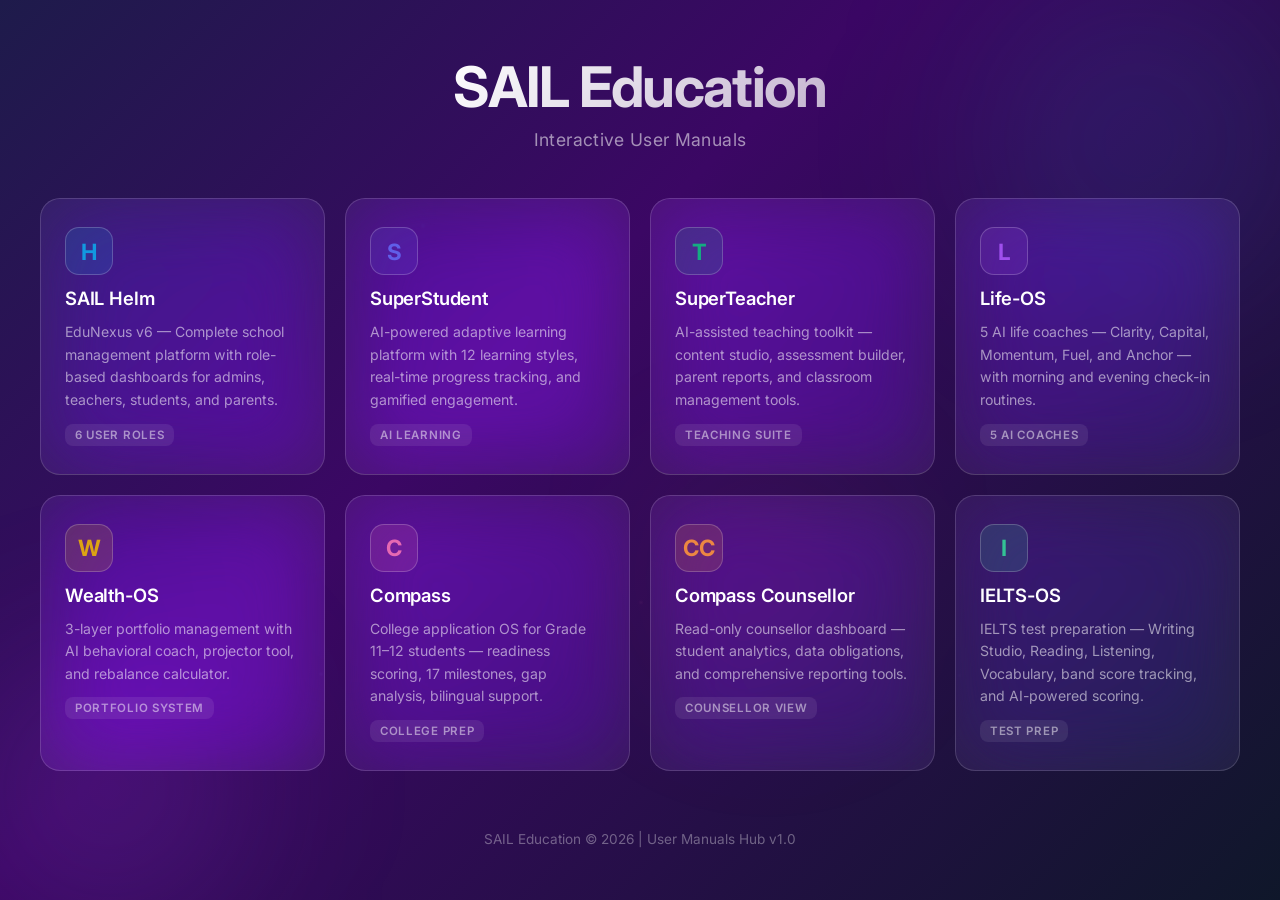
==== index.html @ e1019d65 "Add SAIL Education interactive manuals and Netlify config" ====
<!DOCTYPE html>
<html lang="en">
<head>
<meta charset="UTF-8">
<meta name="viewport" content="width=device-width, initial-scale=1.0">
<title>SAIL Education — User Manuals</title>
<link href="https://fonts.googleapis.com/css2?family=Inter:wght@300;400;500;600;700&display=swap" rel="stylesheet">
<style>
*,*::before,*::after{box-sizing:border-box;margin:0;padding:0}
html,body{height:100%;overflow-x:hidden;background:#000;font-family:'Inter',system-ui,sans-serif;color:rgba(255,255,255,0.85)}
body{min-height:100vh}

/* Immersive Background */
.immersive-bg{position:fixed;top:0;left:0;width:100%;height:100%;z-index:0;overflow:hidden}
.gradient-base{position:absolute;inset:0;background:linear-gradient(135deg,#1e1b4b 0%,#3b0764 40%,#0f172a 100%)}
.bg-image{position:absolute;inset:0;background:url('https://hoirqrkdgbmvpwutwuwj.supabase.co/storage/v1/object/public/assets/assets/8d0c8cab-aafd-4759-951d-82f748461c75_3840w.jpg') center/cover no-repeat;opacity:0.4}
.particle{position:absolute;border-radius:50%;filter:blur(1px)}
.particle-1{top:25%;left:33%;width:2px;height:2px;background:rgba(96,165,250,0.4);animation:float-glow 4s ease-in-out infinite}
.particle-2{top:75%;right:25%;width:1px;height:1px;background:rgba(167,139,250,0.5);animation:float-delayed-glow 5s ease-in-out infinite}
.particle-3{bottom:33%;left:50%;width:1.5px;height:1.5px;background:rgba(244,114,182,0.3);animation:float-slow-glow 6s ease-in-out infinite}
.particle-4{top:50%;right:33%;width:1px;height:1px;background:rgba(34,211,238,0.4);animation:drift 8s ease-in-out infinite alternate}
.particle-5{bottom:25%;left:25%;width:2px;height:2px;background:rgba(129,140,248,0.3);animation:orbit 15s linear infinite}
.orb{position:absolute;border-radius:50%;filter:blur(80px)}
.orb-1{top:-50px;right:-50px;width:384px;height:384px;background:radial-gradient(circle,rgba(59,130,246,0.15),transparent);animation:breathing 4s ease-in-out infinite}
.orb-2{bottom:-50px;left:-50px;width:320px;height:320px;background:radial-gradient(circle,rgba(168,85,247,0.2),transparent);animation:breathing-delayed 4s ease-in-out infinite 2s}
.orb-3{top:50%;left:50%;width:256px;height:256px;background:radial-gradient(circle,rgba(236,72,153,0.1),transparent);animation:rotate-slow 20s linear infinite}

/* Main Container */
.main-container{position:relative;z-index:1;min-height:100vh;display:flex;flex-direction:column;align-items:center;justify-content:center;padding:40px 20px}

/* Header */
.header{text-align:center;margin-bottom:48px;animation:fadeIn 0.8s ease-out}
.logo-text{font-size:3.5em;font-weight:700;letter-spacing:-0.03em;background:linear-gradient(135deg,#fff 0%,rgba(255,255,255,0.7) 100%);-webkit-background-clip:text;-webkit-text-fill-color:transparent;background-clip:text;margin-bottom:8px}
.subtitle{font-size:1.1em;color:rgba(255,255,255,0.55);font-weight:400;letter-spacing:0.02em}

/* Grid */
.manual-grid{display:grid;grid-template-columns:repeat(auto-fit,minmax(280px,1fr));gap:20px;max-width:1200px;width:100%;animation:fadeIn 1s ease-out 0.3s both}

/* Cards */
.manual-card{background:rgba(255,255,255,0.06);backdrop-filter:blur(40px) saturate(180%);border-radius:20px;border:1px solid rgba(255,255,255,0.15);padding:28px 24px;text-decoration:none;color:inherit;transition:all 0.3s cubic-bezier(0.4,0,0.2,1);display:flex;flex-direction:column;gap:12px;cursor:pointer}
.manual-card:hover{background:rgba(255,255,255,0.12);border-color:rgba(255,255,255,0.25);transform:translateY(-4px);box-shadow:0 20px 40px rgba(0,0,0,0.4),0 0 30px rgba(129,140,248,0.1)}
.card-icon{width:48px;height:48px;border-radius:14px;display:flex;align-items:center;justify-content:center;font-size:1.4em;font-weight:700;border:1px solid rgba(255,255,255,0.2)}
.card-title{font-size:1.15em;font-weight:600;color:#fff;letter-spacing:-0.01em}
.card-desc{font-size:0.88em;color:rgba(255,255,255,0.55);line-height:1.6}
.card-badge{display:inline-flex;align-items:center;gap:6px;font-size:0.72em;font-weight:600;text-transform:uppercase;letter-spacing:0.06em;padding:4px 10px;border-radius:8px;background:rgba(255,255,255,0.08);color:rgba(255,255,255,0.5);width:fit-content}

/* Footer */
.footer{margin-top:60px;text-align:center;color:rgba(255,255,255,0.35);font-size:0.85em;animation:fadeIn 1s ease-out 0.6s both}

/* Animations */
@keyframes float-glow{0%,100%{transform:translateY(0) translateX(0);opacity:0.4}50%{transform:translateY(-20px) translateX(10px);opacity:0.8}}
@keyframes float-delayed-glow{0%,100%{transform:translateY(0) translateX(0);opacity:0.5}50%{transform:translateY(15px) translateX(-12px);opacity:0.9}}
@keyframes float-slow-glow{0%,100%{transform:translateY(0) translateX(0);opacity:0.3}50%{transform:translateY(-25px) translateX(15px);opacity:0.7}}
@keyframes drift{0%{transform:translateX(0)}100%{transform:translateX(30px)}}
@keyframes orbit{0%{transform:rotate(0deg) translateX(20px)}100%{transform:rotate(360deg) translateX(20px)}}
@keyframes breathing{0%,100%{transform:scale(1);opacity:0.15}50%{transform:scale(1.1);opacity:0.25}}
@keyframes breathing-delayed{0%,100%{transform:scale(1);opacity:0.15}50%{transform:scale(1.05);opacity:0.2}}
@keyframes rotate-slow{0%{transform:rotate(0deg)}100%{transform:rotate(360deg)}}
@keyframes fadeIn{0%{opacity:0;transform:translateY(10px)}100%{opacity:1;transform:translateY(0)}}

/* Responsive */
@media(max-width:700px){
  .logo-text{font-size:2.2em}
  .manual-grid{grid-template-columns:1fr}
  .main-container{padding:24px 16px}
}

/* Scrollbar */
::-webkit-scrollbar{width:6px}
::-webkit-scrollbar-thumb{background-color:rgba(255,255,255,0.2);border-radius:10px}
::-webkit-scrollbar-track{background:transparent}

/* Print */
@media print{
  .immersive-bg{display:none!important}
  body{background:#fff;color:#000}
  .manual-card{background:#f5f5f5;border:1px solid #ddd;color:#000}
  .card-title{color:#000}
  .card-desc{color:#333}
  .logo-text{-webkit-text-fill-color:#000;color:#000}
  .subtitle,.footer{color:#666}
}
</style>
</head>
<body>
<div class="immersive-bg">
  <div class="gradient-base"></div>
  <div class="bg-image"></div>
  <div class="particle particle-1"></div>
  <div class="particle particle-2"></div>
  <div class="particle particle-3"></div>
  <div class="particle particle-4"></div>
  <div class="particle particle-5"></div>
  <div class="orb orb-1"></div>
  <div class="orb orb-2"></div>
  <div class="orb orb-3"></div>
</div>

<div class="main-container">
  <div class="header">
    <div class="logo-text">SAIL Education</div>
    <div class="subtitle">Interactive User Manuals</div>
  </div>

  <div class="manual-grid">
    <a class="manual-card" href="/SAIL-Helm-Manual.html">
      <div class="card-icon" style="background:rgba(14,165,233,0.15);color:rgba(14,165,233,0.9)">H</div>
      <div class="card-title">SAIL Helm</div>
      <div class="card-desc">EduNexus v6 — Complete school management platform with role-based dashboards for admins, teachers, students, and parents.</div>
      <div class="card-badge">6 User Roles</div>
    </a>

    <a class="manual-card" href="/SuperStudent-Manual.html">
      <div class="card-icon" style="background:rgba(99,102,241,0.15);color:rgba(99,102,241,0.9)">S</div>
      <div class="card-title">SuperStudent</div>
      <div class="card-desc">AI-powered adaptive learning platform with 12 learning styles, real-time progress tracking, and gamified engagement.</div>
      <div class="card-badge">AI Learning</div>
    </a>

    <a class="manual-card" href="/SuperTeacher-Manual.html">
      <div class="card-icon" style="background:rgba(16,185,129,0.15);color:rgba(16,185,129,0.9)">T</div>
      <div class="card-title">SuperTeacher</div>
      <div class="card-desc">AI-assisted teaching toolkit — content studio, assessment builder, parent reports, and classroom management tools.</div>
      <div class="card-badge">Teaching Suite</div>
    </a>

    <a class="manual-card" href="/Life-OS-Manual.html">
      <div class="card-icon" style="background:rgba(168,85,247,0.15);color:rgba(168,85,247,0.9)">L</div>
      <div class="card-title">Life-OS</div>
      <div class="card-desc">5 AI life coaches — Clarity, Capital, Momentum, Fuel, and Anchor — with morning and evening check-in routines.</div>
      <div class="card-badge">5 AI Coaches</div>
    </a>

    <a class="manual-card" href="/Wealth-OS-Manual.html">
      <div class="card-icon" style="background:rgba(234,179,8,0.15);color:rgba(234,179,8,0.9)">W</div>
      <div class="card-title">Wealth-OS</div>
      <div class="card-desc">3-layer portfolio management with AI behavioral coach, projector tool, and rebalance calculator.</div>
      <div class="card-badge">Portfolio System</div>
    </a>

    <a class="manual-card" href="/Compass-Manual.html">
      <div class="card-icon" style="background:rgba(244,114,182,0.15);color:rgba(244,114,182,0.9)">C</div>
      <div class="card-title">Compass</div>
      <div class="card-desc">College application OS for Grade 11–12 students — readiness scoring, 17 milestones, gap analysis, bilingual support.</div>
      <div class="card-badge">College Prep</div>
    </a>

    <a class="manual-card" href="/Compass-Counsellor-Manual.html">
      <div class="card-icon" style="background:rgba(251,146,60,0.15);color:rgba(251,146,60,0.9)">CC</div>
      <div class="card-title">Compass Counsellor</div>
      <div class="card-desc">Read-only counsellor dashboard — student analytics, data obligations, and comprehensive reporting tools.</div>
      <div class="card-badge">Counsellor View</div>
    </a>

    <a class="manual-card" href="/IELTS-OS-Manual.html">
      <div class="card-icon" style="background:rgba(52,211,153,0.15);color:rgba(52,211,153,0.9)">I</div>
      <div class="card-title">IELTS-OS</div>
      <div class="card-desc">IELTS test preparation — Writing Studio, Reading, Listening, Vocabulary, band score tracking, and AI-powered scoring.</div>
      <div class="card-badge">Test Prep</div>
    </a>
  </div>

  <div class="footer">
    SAIL Education &copy; 2026 | User Manuals Hub v1.0
  </div>
</div>
</body>
</html>
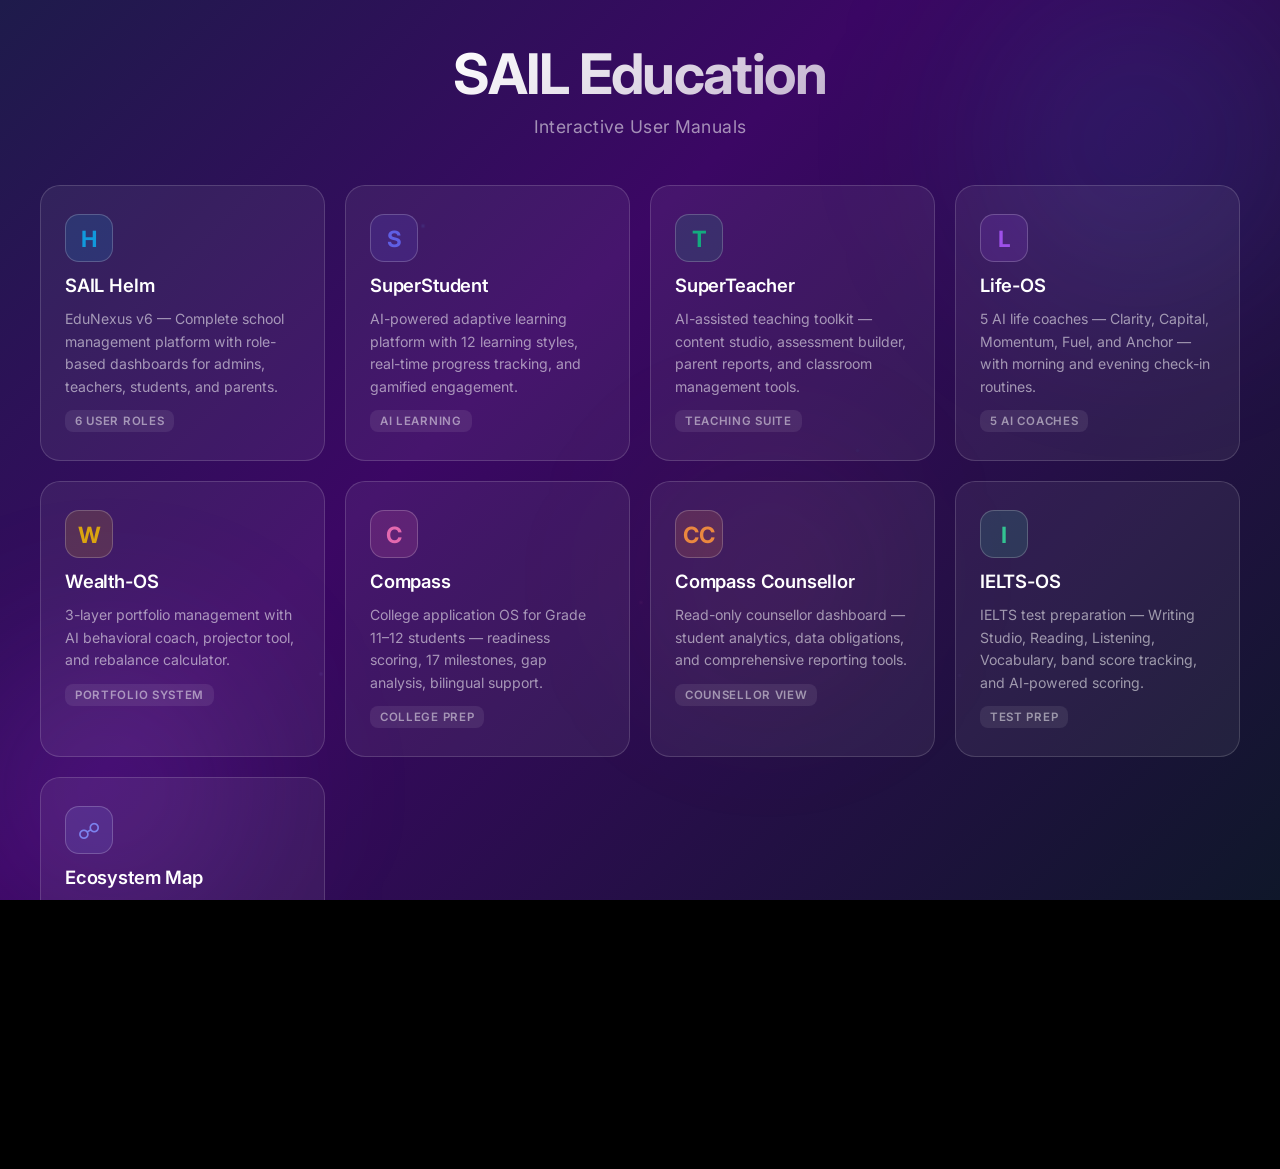
==== commit 3bce06de: "Add SAIL Ecosystem Map with dark glass theme - New interactive mind map showing all SAIL apps, featu" ====
--- a/index.html
+++ b/index.html
@@ -158,6 +158,13 @@
       <div class="card-desc">IELTS test preparation — Writing Studio, Reading, Listening, Vocabulary, band score tracking, and AI-powered scoring.</div>
       <div class="card-badge">Test Prep</div>
     </a>
+
+    <a class="manual-card" href="/SAIL-Ecosystem-Map.html">
+      <div class="card-icon" style="background:rgba(129,140,248,0.15);color:rgba(129,140,248,0.9)">&#9741;</div>
+      <div class="card-title">Ecosystem Map</div>
+      <div class="card-desc">Interactive mind map of the entire SAIL ecosystem — apps, features, audiences, and how they all connect.</div>
+      <div class="card-badge">Interactive Map</div>
+    </a>
   </div>
 
   <div class="footer">
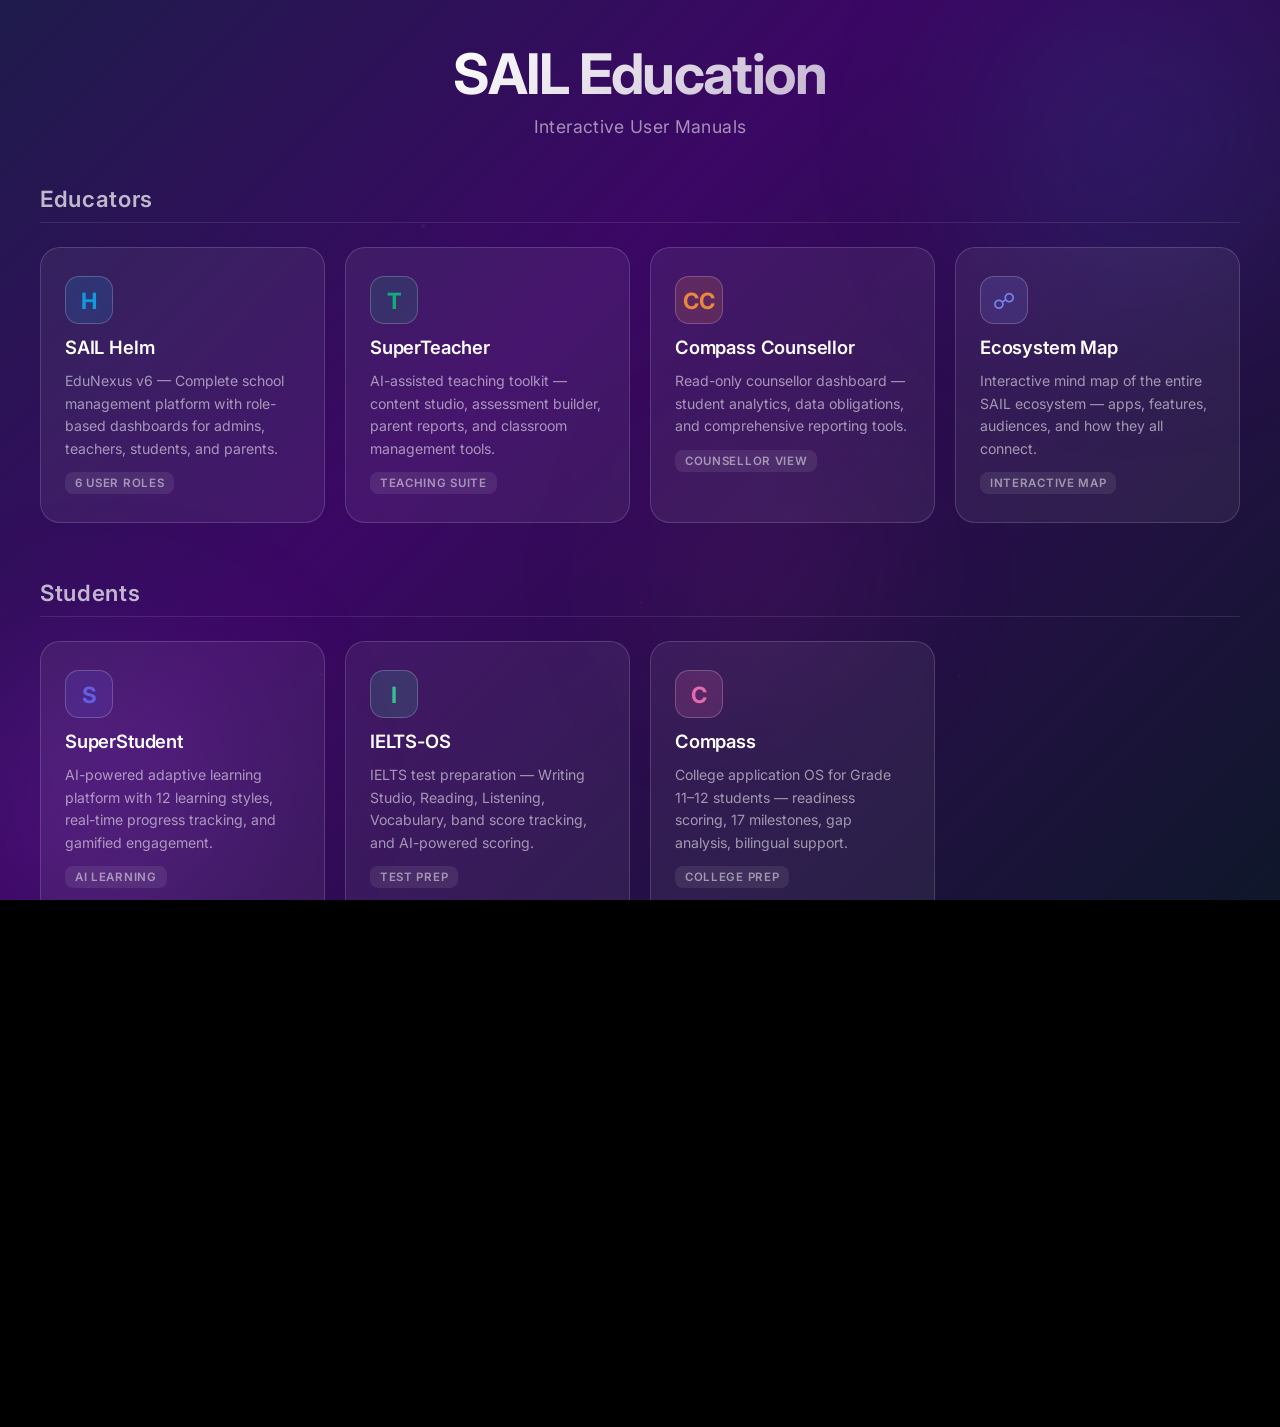
==== commit 62b18166: "Reorganize home page into 3 audience categories: Educators, Students, Life-Long Learners" ====
--- a/index.html
+++ b/index.html
@@ -43,6 +43,10 @@
 .card-title{font-size:1.15em;font-weight:600;color:#fff;letter-spacing:-0.01em}
 .card-desc{font-size:0.88em;color:rgba(255,255,255,0.55);line-height:1.6}
 .card-badge{display:inline-flex;align-items:center;gap:6px;font-size:0.72em;font-weight:600;text-transform:uppercase;letter-spacing:0.06em;padding:4px 10px;border-radius:8px;background:rgba(255,255,255,0.08);color:rgba(255,255,255,0.5);width:fit-content}
+
+/* Section Titles */
+.section-title{font-size:1.4em;font-weight:600;color:rgba(255,255,255,0.7);letter-spacing:0.03em;margin-top:36px;margin-bottom:4px;padding-bottom:10px;border-bottom:1px solid rgba(255,255,255,0.1);grid-column:1/-1;animation:fadeIn 0.8s ease-out both}
+.section-title:first-child{margin-top:0}
 
 /* Footer */
 .footer{margin-top:60px;text-align:center;color:rgba(255,255,255,0.35);font-size:0.85em;animation:fadeIn 1s ease-out 0.6s both}
@@ -103,12 +107,38 @@
   </div>
 
   <div class="manual-grid">
+
+    <div class="section-title">Educators</div>
+
     <a class="manual-card" href="/SAIL-Helm-Manual.html">
       <div class="card-icon" style="background:rgba(14,165,233,0.15);color:rgba(14,165,233,0.9)">H</div>
       <div class="card-title">SAIL Helm</div>
       <div class="card-desc">EduNexus v6 — Complete school management platform with role-based dashboards for admins, teachers, students, and parents.</div>
       <div class="card-badge">6 User Roles</div>
     </a>
+
+    <a class="manual-card" href="/SuperTeacher-Manual.html">
+      <div class="card-icon" style="background:rgba(16,185,129,0.15);color:rgba(16,185,129,0.9)">T</div>
+      <div class="card-title">SuperTeacher</div>
+      <div class="card-desc">AI-assisted teaching toolkit — content studio, assessment builder, parent reports, and classroom management tools.</div>
+      <div class="card-badge">Teaching Suite</div>
+    </a>
+
+    <a class="manual-card" href="/Compass-Counsellor-Manual.html">
+      <div class="card-icon" style="background:rgba(251,146,60,0.15);color:rgba(251,146,60,0.9)">CC</div>
+      <div class="card-title">Compass Counsellor</div>
+      <div class="card-desc">Read-only counsellor dashboard — student analytics, data obligations, and comprehensive reporting tools.</div>
+      <div class="card-badge">Counsellor View</div>
+    </a>
+
+    <a class="manual-card" href="/SAIL-Ecosystem-Map.html">
+      <div class="card-icon" style="background:rgba(129,140,248,0.15);color:rgba(129,140,248,0.9)">&#9741;</div>
+      <div class="card-title">Ecosystem Map</div>
+      <div class="card-desc">Interactive mind map of the entire SAIL ecosystem — apps, features, audiences, and how they all connect.</div>
+      <div class="card-badge">Interactive Map</div>
+    </a>
+
+    <div class="section-title">Students</div>
 
     <a class="manual-card" href="/SuperStudent-Manual.html">
       <div class="card-icon" style="background:rgba(99,102,241,0.15);color:rgba(99,102,241,0.9)">S</div>
@@ -117,12 +147,21 @@
       <div class="card-badge">AI Learning</div>
     </a>
 
-    <a class="manual-card" href="/SuperTeacher-Manual.html">
-      <div class="card-icon" style="background:rgba(16,185,129,0.15);color:rgba(16,185,129,0.9)">T</div>
-      <div class="card-title">SuperTeacher</div>
-      <div class="card-desc">AI-assisted teaching toolkit — content studio, assessment builder, parent reports, and classroom management tools.</div>
-      <div class="card-badge">Teaching Suite</div>
+    <a class="manual-card" href="/IELTS-OS-Manual.html">
+      <div class="card-icon" style="background:rgba(52,211,153,0.15);color:rgba(52,211,153,0.9)">I</div>
+      <div class="card-title">IELTS-OS</div>
+      <div class="card-desc">IELTS test preparation — Writing Studio, Reading, Listening, Vocabulary, band score tracking, and AI-powered scoring.</div>
+      <div class="card-badge">Test Prep</div>
     </a>
+
+    <a class="manual-card" href="/Compass-Manual.html">
+      <div class="card-icon" style="background:rgba(244,114,182,0.15);color:rgba(244,114,182,0.9)">C</div>
+      <div class="card-title">Compass</div>
+      <div class="card-desc">College application OS for Grade 11–12 students — readiness scoring, 17 milestones, gap analysis, bilingual support.</div>
+      <div class="card-badge">College Prep</div>
+    </a>
+
+    <div class="section-title">Life-Long Learners</div>
 
     <a class="manual-card" href="/Life-OS-Manual.html">
       <div class="card-icon" style="background:rgba(168,85,247,0.15);color:rgba(168,85,247,0.9)">L</div>
@@ -138,33 +177,6 @@
       <div class="card-badge">Portfolio System</div>
     </a>
 
-    <a class="manual-card" href="/Compass-Manual.html">
-      <div class="card-icon" style="background:rgba(244,114,182,0.15);color:rgba(244,114,182,0.9)">C</div>
-      <div class="card-title">Compass</div>
-      <div class="card-desc">College application OS for Grade 11–12 students — readiness scoring, 17 milestones, gap analysis, bilingual support.</div>
-      <div class="card-badge">College Prep</div>
-    </a>
-
-    <a class="manual-card" href="/Compass-Counsellor-Manual.html">
-      <div class="card-icon" style="background:rgba(251,146,60,0.15);color:rgba(251,146,60,0.9)">CC</div>
-      <div class="card-title">Compass Counsellor</div>
-      <div class="card-desc">Read-only counsellor dashboard — student analytics, data obligations, and comprehensive reporting tools.</div>
-      <div class="card-badge">Counsellor View</div>
-    </a>
-
-    <a class="manual-card" href="/IELTS-OS-Manual.html">
-      <div class="card-icon" style="background:rgba(52,211,153,0.15);color:rgba(52,211,153,0.9)">I</div>
-      <div class="card-title">IELTS-OS</div>
-      <div class="card-desc">IELTS test preparation — Writing Studio, Reading, Listening, Vocabulary, band score tracking, and AI-powered scoring.</div>
-      <div class="card-badge">Test Prep</div>
-    </a>
-
-    <a class="manual-card" href="/SAIL-Ecosystem-Map.html">
-      <div class="card-icon" style="background:rgba(129,140,248,0.15);color:rgba(129,140,248,0.9)">&#9741;</div>
-      <div class="card-title">Ecosystem Map</div>
-      <div class="card-desc">Interactive mind map of the entire SAIL ecosystem — apps, features, audiences, and how they all connect.</div>
-      <div class="card-badge">Interactive Map</div>
-    </a>
   </div>
 
   <div class="footer">
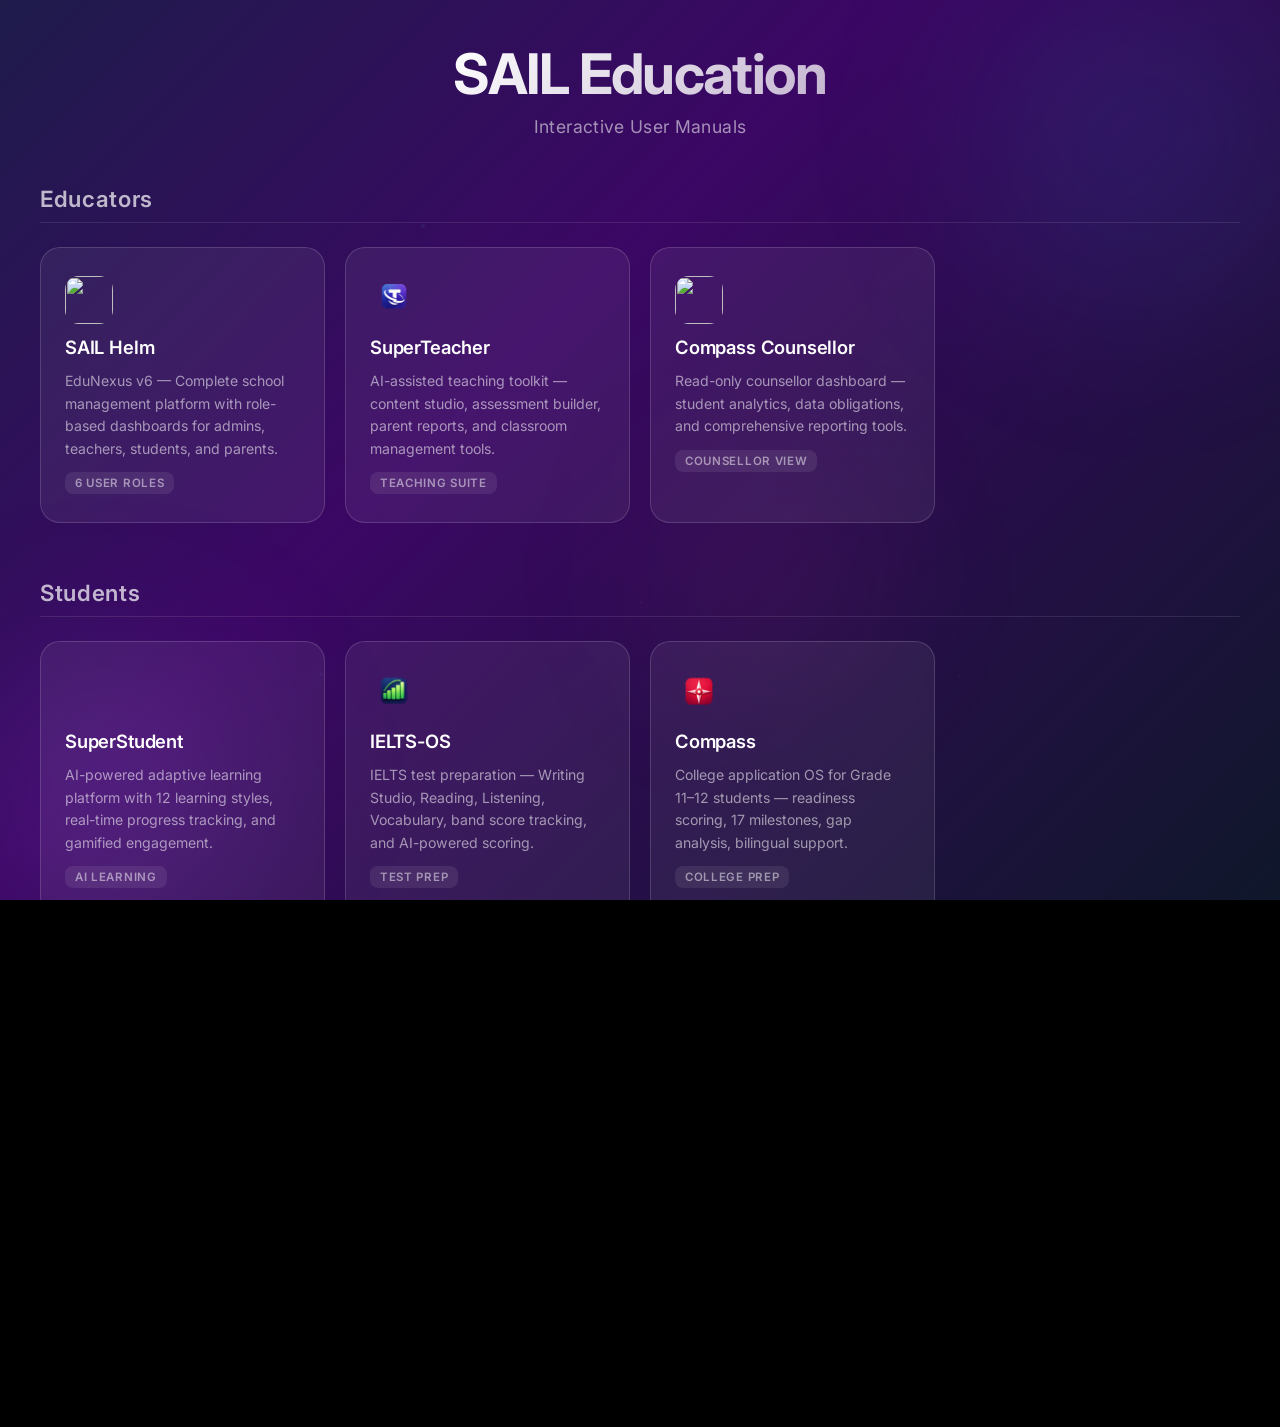
==== commit 037f1d1a: "Fix landing page: replace letter icons with logo PNGs, remove Ecosystem Map card" ====
--- a/index.html
+++ b/index.html
@@ -111,51 +111,46 @@
     <div class="section-title">Educators</div>
 
     <a class="manual-card" href="/SAIL-Helm-Manual.html">
-      <div class="card-icon" style="background:rgba(14,165,233,0.15);color:rgba(14,165,233,0.9)">H</div>
+      <div class="card-icon" style="background:transparent;border:none;padding:0"><img src="icons/sail-helm.png" style="width:48px;height:48px;border-radius:14px;object-fit:cover;"></div>
       <div class="card-title">SAIL Helm</div>
       <div class="card-desc">EduNexus v6 — Complete school management platform with role-based dashboards for admins, teachers, students, and parents.</div>
       <div class="card-badge">6 User Roles</div>
     </a>
 
     <a class="manual-card" href="/SuperTeacher-Manual.html">
-      <div class="card-icon" style="background:rgba(16,185,129,0.15);color:rgba(16,185,129,0.9)">T</div>
+      <div class="card-icon" style="background:transparent;border:none;padding:0"><img src="icons/superteacher.png" style="width:48px;height:48px;border-radius:14px;object-fit:cover;"></div>
       <div class="card-title">SuperTeacher</div>
       <div class="card-desc">AI-assisted teaching toolkit — content studio, assessment builder, parent reports, and classroom management tools.</div>
       <div class="card-badge">Teaching Suite</div>
     </a>
 
     <a class="manual-card" href="/Compass-Counsellor-Manual.html">
-      <div class="card-icon" style="background:rgba(251,146,60,0.15);color:rgba(251,146,60,0.9)">CC</div>
+      <div class="card-icon" style="background:transparent;border:none;padding:0"><img src="icons/compass-counsellor.png" style="width:48px;height:48px;border-radius:14px;object-fit:cover;"></div>
       <div class="card-title">Compass Counsellor</div>
       <div class="card-desc">Read-only counsellor dashboard — student analytics, data obligations, and comprehensive reporting tools.</div>
       <div class="card-badge">Counsellor View</div>
     </a>
 
-    <a class="manual-card" href="/SAIL-Ecosystem-Map.html">
-      <div class="card-icon" style="background:rgba(129,140,248,0.15);color:rgba(129,140,248,0.9)">&#9741;</div>
-      <div class="card-title">Ecosystem Map</div>
-      <div class="card-desc">Interactive mind map of the entire SAIL ecosystem — apps, features, audiences, and how they all connect.</div>
-      <div class="card-badge">Interactive Map</div>
-    </a>
+    
 
     <div class="section-title">Students</div>
 
     <a class="manual-card" href="/SuperStudent-Manual.html">
-      <div class="card-icon" style="background:rgba(99,102,241,0.15);color:rgba(99,102,241,0.9)">S</div>
+      <div class="card-icon" style="background:transparent;border:none;padding:0"><img src="icons/superstudent.png" style="width:48px;height:48px;border-radius:14px;object-fit:cover;"></div>
       <div class="card-title">SuperStudent</div>
       <div class="card-desc">AI-powered adaptive learning platform with 12 learning styles, real-time progress tracking, and gamified engagement.</div>
       <div class="card-badge">AI Learning</div>
     </a>
 
     <a class="manual-card" href="/IELTS-OS-Manual.html">
-      <div class="card-icon" style="background:rgba(52,211,153,0.15);color:rgba(52,211,153,0.9)">I</div>
+      <div class="card-icon" style="background:transparent;border:none;padding:0"><img src="icons/ielts-os.png" style="width:48px;height:48px;border-radius:14px;object-fit:cover;"></div>
       <div class="card-title">IELTS-OS</div>
       <div class="card-desc">IELTS test preparation — Writing Studio, Reading, Listening, Vocabulary, band score tracking, and AI-powered scoring.</div>
       <div class="card-badge">Test Prep</div>
     </a>
 
     <a class="manual-card" href="/Compass-Manual.html">
-      <div class="card-icon" style="background:rgba(244,114,182,0.15);color:rgba(244,114,182,0.9)">C</div>
+      <div class="card-icon" style="background:transparent;border:none;padding:0"><img src="icons/compass.png" style="width:48px;height:48px;border-radius:14px;object-fit:cover;"></div>
       <div class="card-title">Compass</div>
       <div class="card-desc">College application OS for Grade 11–12 students — readiness scoring, 17 milestones, gap analysis, bilingual support.</div>
       <div class="card-badge">College Prep</div>
@@ -164,14 +159,14 @@
     <div class="section-title">Life-Long Learners</div>
 
     <a class="manual-card" href="/Life-OS-Manual.html">
-      <div class="card-icon" style="background:rgba(168,85,247,0.15);color:rgba(168,85,247,0.9)">L</div>
+      <div class="card-icon" style="background:transparent;border:none;padding:0"><img src="icons/life-os.png" style="width:48px;height:48px;border-radius:14px;object-fit:cover;"></div>
       <div class="card-title">Life-OS</div>
       <div class="card-desc">5 AI life coaches — Clarity, Capital, Momentum, Fuel, and Anchor — with morning and evening check-in routines.</div>
       <div class="card-badge">5 AI Coaches</div>
     </a>
 
     <a class="manual-card" href="/Wealth-OS-Manual.html">
-      <div class="card-icon" style="background:rgba(234,179,8,0.15);color:rgba(234,179,8,0.9)">W</div>
+      <div class="card-icon" style="background:transparent;border:none;padding:0"><img src="icons/wealth-os.png" style="width:48px;height:48px;border-radius:14px;object-fit:cover;"></div>
       <div class="card-title">Wealth-OS</div>
       <div class="card-desc">3-layer portfolio management with AI behavioral coach, projector tool, and rebalance calculator.</div>
       <div class="card-badge">Portfolio System</div>
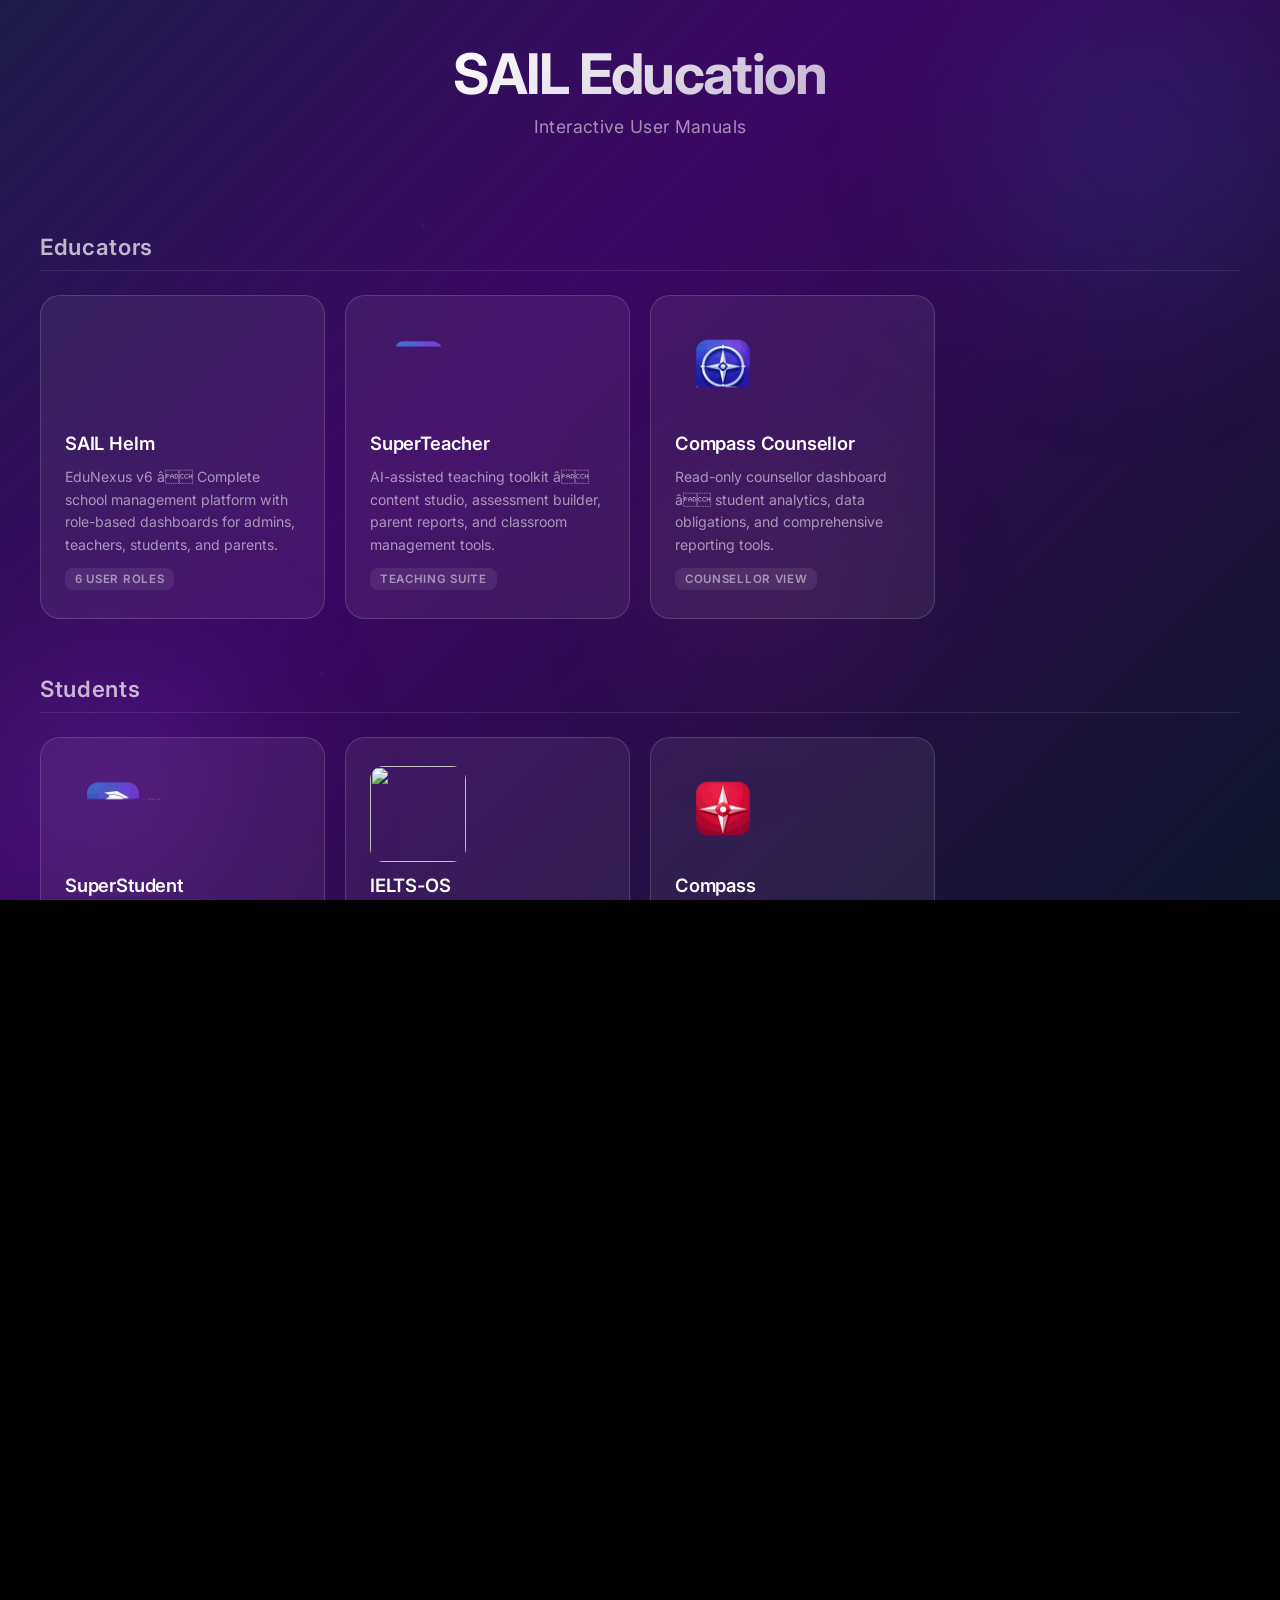
==== commit 06ffd407: "Update landing page icon sizes from 48px to 96px" ====
--- a/index.html
+++ b/index.html
@@ -3,7 +3,7 @@
 <head>
 <meta charset="UTF-8">
 <meta name="viewport" content="width=device-width, initial-scale=1.0">
-<title>SAIL Education — User Manuals</title>
+<title>SAIL Education â User Manuals</title>
 <link href="https://fonts.googleapis.com/css2?family=Inter:wght@300;400;500;600;700&display=swap" rel="stylesheet">
 <style>
 *,*::before,*::after{box-sizing:border-box;margin:0;padding:0}
@@ -29,7 +29,7 @@
 .main-container{position:relative;z-index:1;min-height:100vh;display:flex;flex-direction:column;align-items:center;justify-content:center;padding:40px 20px}
 
 /* Header */
-.header{text-align:center;margin-bottom:48px;animation:fadeIn 0.8s ease-out}
+.header{text-align:center;margin-bottom:96px;animation:fadeIn 0.8s ease-out}
 .logo-text{font-size:3.5em;font-weight:700;letter-spacing:-0.03em;background:linear-gradient(135deg,#fff 0%,rgba(255,255,255,0.7) 100%);-webkit-background-clip:text;-webkit-text-fill-color:transparent;background-clip:text;margin-bottom:8px}
 .subtitle{font-size:1.1em;color:rgba(255,255,255,0.55);font-weight:400;letter-spacing:0.02em}
 
@@ -39,7 +39,7 @@
 /* Cards */
 .manual-card{background:rgba(255,255,255,0.06);backdrop-filter:blur(40px) saturate(180%);border-radius:20px;border:1px solid rgba(255,255,255,0.15);padding:28px 24px;text-decoration:none;color:inherit;transition:all 0.3s cubic-bezier(0.4,0,0.2,1);display:flex;flex-direction:column;gap:12px;cursor:pointer}
 .manual-card:hover{background:rgba(255,255,255,0.12);border-color:rgba(255,255,255,0.25);transform:translateY(-4px);box-shadow:0 20px 40px rgba(0,0,0,0.4),0 0 30px rgba(129,140,248,0.1)}
-.card-icon{width:48px;height:48px;border-radius:14px;display:flex;align-items:center;justify-content:center;font-size:1.4em;font-weight:700;border:1px solid rgba(255,255,255,0.2)}
+.card-icon{width:96px;height:96px;border-radius:14px;display:flex;align-items:center;justify-content:center;font-size:1.4em;font-weight:700;border:1px solid rgba(255,255,255,0.2)}
 .card-title{font-size:1.15em;font-weight:600;color:#fff;letter-spacing:-0.01em}
 .card-desc{font-size:0.88em;color:rgba(255,255,255,0.55);line-height:1.6}
 .card-badge{display:inline-flex;align-items:center;gap:6px;font-size:0.72em;font-weight:600;text-transform:uppercase;letter-spacing:0.06em;padding:4px 10px;border-radius:8px;background:rgba(255,255,255,0.08);color:rgba(255,255,255,0.5);width:fit-content}
@@ -111,23 +111,23 @@
     <div class="section-title">Educators</div>
 
     <a class="manual-card" href="/SAIL-Helm-Manual.html">
-      <div class="card-icon" style="background:transparent;border:none;padding:0"><img src="icons/sail-helm.png" style="width:48px;height:48px;border-radius:14px;object-fit:cover;"></div>
+      <div class="card-icon" style="background:transparent;border:none;padding:0"><img src="icons/sail-helm.png" style="width:96px;height:96px;border-radius:14px;object-fit:cover;"></div>
       <div class="card-title">SAIL Helm</div>
-      <div class="card-desc">EduNexus v6 — Complete school management platform with role-based dashboards for admins, teachers, students, and parents.</div>
+      <div class="card-desc">EduNexus v6 â Complete school management platform with role-based dashboards for admins, teachers, students, and parents.</div>
       <div class="card-badge">6 User Roles</div>
     </a>
 
     <a class="manual-card" href="/SuperTeacher-Manual.html">
-      <div class="card-icon" style="background:transparent;border:none;padding:0"><img src="icons/superteacher.png" style="width:48px;height:48px;border-radius:14px;object-fit:cover;"></div>
+      <div class="card-icon" style="background:transparent;border:none;padding:0"><img src="icons/superteacher.png" style="width:96px;height:96px;border-radius:14px;object-fit:cover;"></div>
       <div class="card-title">SuperTeacher</div>
-      <div class="card-desc">AI-assisted teaching toolkit — content studio, assessment builder, parent reports, and classroom management tools.</div>
+      <div class="card-desc">AI-assisted teaching toolkit â content studio, assessment builder, parent reports, and classroom management tools.</div>
       <div class="card-badge">Teaching Suite</div>
     </a>
 
     <a class="manual-card" href="/Compass-Counsellor-Manual.html">
-      <div class="card-icon" style="background:transparent;border:none;padding:0"><img src="icons/compass-counsellor.png" style="width:48px;height:48px;border-radius:14px;object-fit:cover;"></div>
+      <div class="card-icon" style="background:transparent;border:none;padding:0"><img src="icons/compass-counsellor.png" style="width:96px;height:96px;border-radius:14px;object-fit:cover;"></div>
       <div class="card-title">Compass Counsellor</div>
-      <div class="card-desc">Read-only counsellor dashboard — student analytics, data obligations, and comprehensive reporting tools.</div>
+      <div class="card-desc">Read-only counsellor dashboard â student analytics, data obligations, and comprehensive reporting tools.</div>
       <div class="card-badge">Counsellor View</div>
     </a>
 
@@ -136,37 +136,37 @@
     <div class="section-title">Students</div>
 
     <a class="manual-card" href="/SuperStudent-Manual.html">
-      <div class="card-icon" style="background:transparent;border:none;padding:0"><img src="icons/superstudent.png" style="width:48px;height:48px;border-radius:14px;object-fit:cover;"></div>
+      <div class="card-icon" style="background:transparent;border:none;padding:0"><img src="icons/superstudent.png" style="width:96px;height:96px;border-radius:14px;object-fit:cover;"></div>
       <div class="card-title">SuperStudent</div>
       <div class="card-desc">AI-powered adaptive learning platform with 12 learning styles, real-time progress tracking, and gamified engagement.</div>
       <div class="card-badge">AI Learning</div>
     </a>
 
     <a class="manual-card" href="/IELTS-OS-Manual.html">
-      <div class="card-icon" style="background:transparent;border:none;padding:0"><img src="icons/ielts-os.png" style="width:48px;height:48px;border-radius:14px;object-fit:cover;"></div>
+      <div class="card-icon" style="background:transparent;border:none;padding:0"><img src="icons/ielts-os.png" style="width:96px;height:96px;border-radius:14px;object-fit:cover;"></div>
       <div class="card-title">IELTS-OS</div>
-      <div class="card-desc">IELTS test preparation — Writing Studio, Reading, Listening, Vocabulary, band score tracking, and AI-powered scoring.</div>
+      <div class="card-desc">IELTS test preparation â Writing Studio, Reading, Listening, Vocabulary, band score tracking, and AI-powered scoring.</div>
       <div class="card-badge">Test Prep</div>
     </a>
 
     <a class="manual-card" href="/Compass-Manual.html">
-      <div class="card-icon" style="background:transparent;border:none;padding:0"><img src="icons/compass.png" style="width:48px;height:48px;border-radius:14px;object-fit:cover;"></div>
+      <div class="card-icon" style="background:transparent;border:none;padding:0"><img src="icons/compass.png" style="width:96px;height:96px;border-radius:14px;object-fit:cover;"></div>
       <div class="card-title">Compass</div>
-      <div class="card-desc">College application OS for Grade 11–12 students — readiness scoring, 17 milestones, gap analysis, bilingual support.</div>
+      <div class="card-desc">College application OS for Grade 11â12 students â readiness scoring, 17 milestones, gap analysis, bilingual support.</div>
       <div class="card-badge">College Prep</div>
     </a>
 
     <div class="section-title">Life-Long Learners</div>
 
     <a class="manual-card" href="/Life-OS-Manual.html">
-      <div class="card-icon" style="background:transparent;border:none;padding:0"><img src="icons/life-os.png" style="width:48px;height:48px;border-radius:14px;object-fit:cover;"></div>
+      <div class="card-icon" style="background:transparent;border:none;padding:0"><img src="icons/life-os.png" style="width:96px;height:96px;border-radius:14px;object-fit:cover;"></div>
       <div class="card-title">Life-OS</div>
-      <div class="card-desc">5 AI life coaches — Clarity, Capital, Momentum, Fuel, and Anchor — with morning and evening check-in routines.</div>
+      <div class="card-desc">5 AI life coaches â Clarity, Capital, Momentum, Fuel, and Anchor â with morning and evening check-in routines.</div>
       <div class="card-badge">5 AI Coaches</div>
     </a>
 
     <a class="manual-card" href="/Wealth-OS-Manual.html">
-      <div class="card-icon" style="background:transparent;border:none;padding:0"><img src="icons/wealth-os.png" style="width:48px;height:48px;border-radius:14px;object-fit:cover;"></div>
+      <div class="card-icon" style="background:transparent;border:none;padding:0"><img src="icons/wealth-os.png" style="width:96px;height:96px;border-radius:14px;object-fit:cover;"></div>
       <div class="card-title">Wealth-OS</div>
       <div class="card-desc">3-layer portfolio management with AI behavioral coach, projector tool, and rebalance calculator.</div>
       <div class="card-badge">Portfolio System</div>
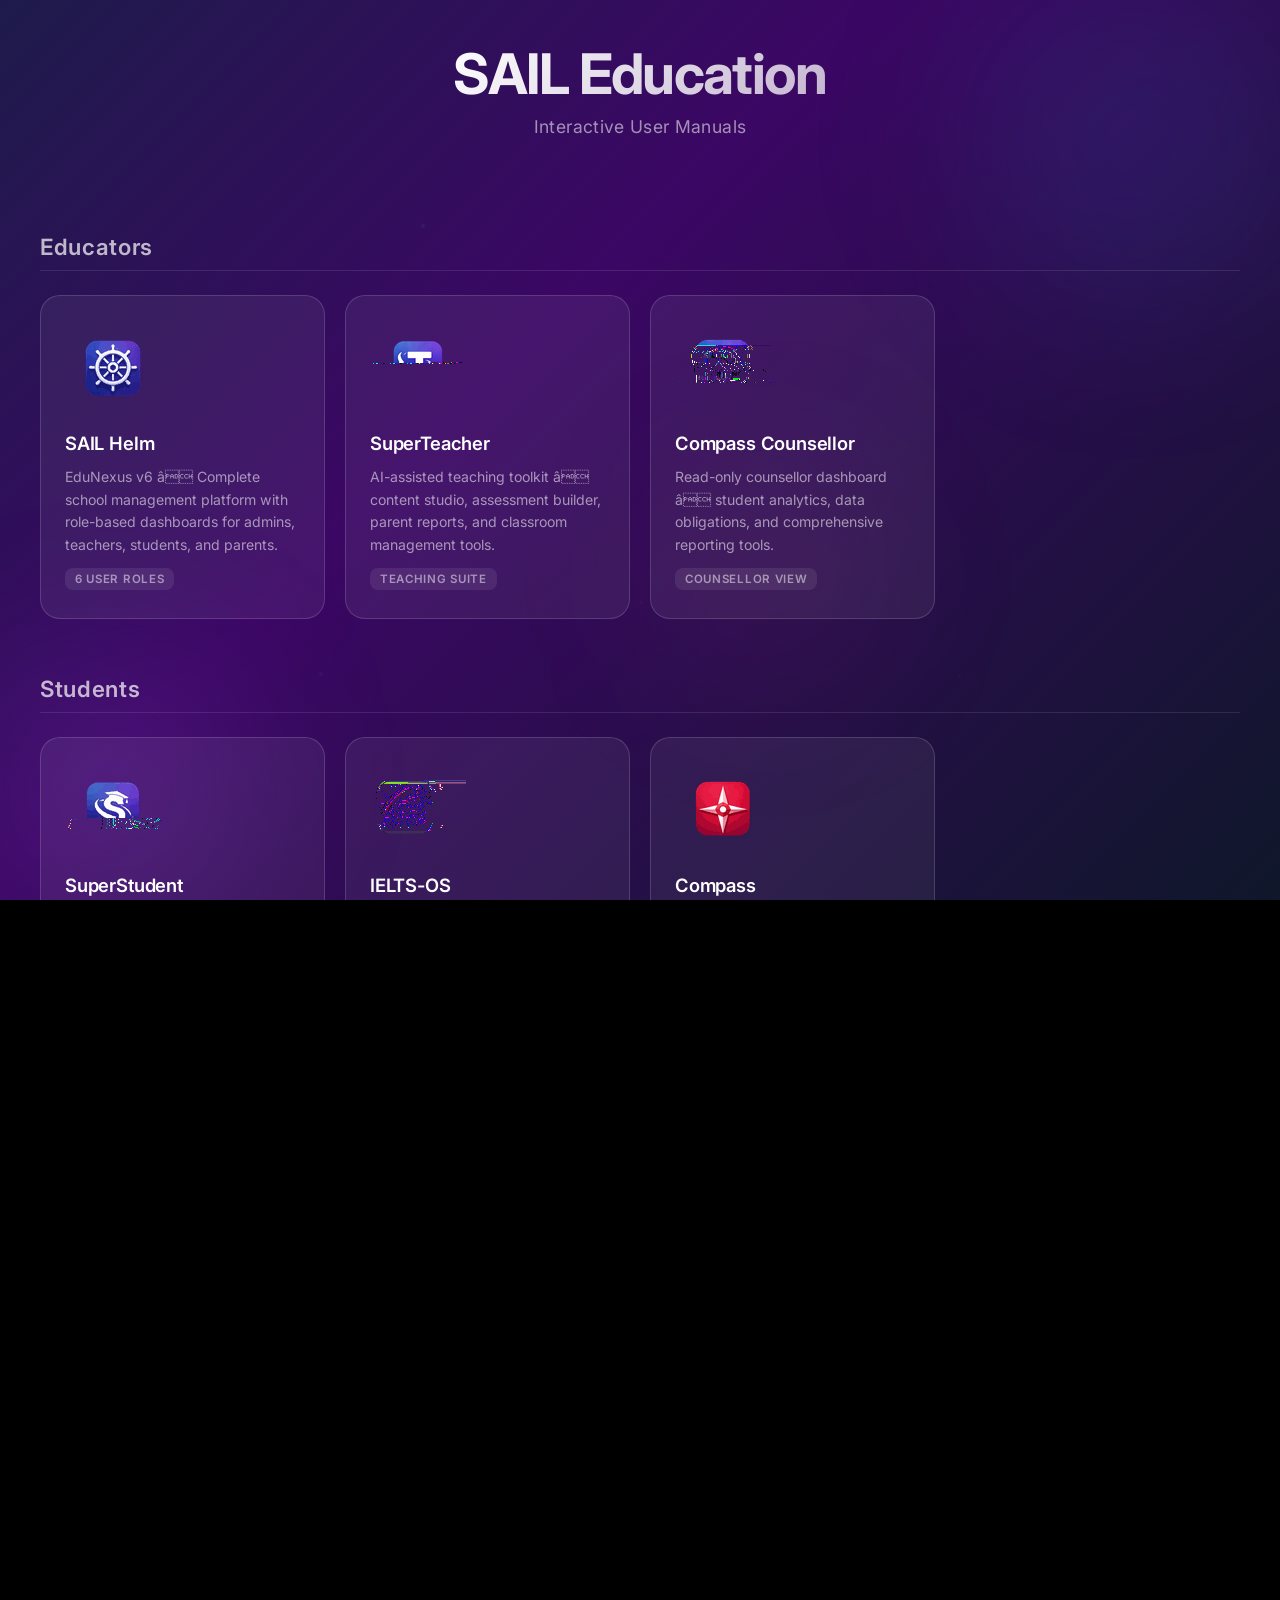
==== commit 27e8a699: "Update index.html" ====
--- a/index.html
+++ b/index.html
@@ -1,182 +1,182 @@
-<!DOCTYPE html>
-<html lang="en">
-<head>
-<meta charset="UTF-8">
-<meta name="viewport" content="width=device-width, initial-scale=1.0">
-<title>SAIL Education â User Manuals</title>
-<link href="https://fonts.googleapis.com/css2?family=Inter:wght@300;400;500;600;700&display=swap" rel="stylesheet">
-<style>
-*,*::before,*::after{box-sizing:border-box;margin:0;padding:0}
-html,body{height:100%;overflow-x:hidden;background:#000;font-family:'Inter',system-ui,sans-serif;color:rgba(255,255,255,0.85)}
-body{min-height:100vh}
-
-/* Immersive Background */
-.immersive-bg{position:fixed;top:0;left:0;width:100%;height:100%;z-index:0;overflow:hidden}
-.gradient-base{position:absolute;inset:0;background:linear-gradient(135deg,#1e1b4b 0%,#3b0764 40%,#0f172a 100%)}
-.bg-image{position:absolute;inset:0;background:url('https://hoirqrkdgbmvpwutwuwj.supabase.co/storage/v1/object/public/assets/assets/8d0c8cab-aafd-4759-951d-82f748461c75_3840w.jpg') center/cover no-repeat;opacity:0.4}
-.particle{position:absolute;border-radius:50%;filter:blur(1px)}
-.particle-1{top:25%;left:33%;width:2px;height:2px;background:rgba(96,165,250,0.4);animation:float-glow 4s ease-in-out infinite}
-.particle-2{top:75%;right:25%;width:1px;height:1px;background:rgba(167,139,250,0.5);animation:float-delayed-glow 5s ease-in-out infinite}
-.particle-3{bottom:33%;left:50%;width:1.5px;height:1.5px;background:rgba(244,114,182,0.3);animation:float-slow-glow 6s ease-in-out infinite}
-.particle-4{top:50%;right:33%;width:1px;height:1px;background:rgba(34,211,238,0.4);animation:drift 8s ease-in-out infinite alternate}
-.particle-5{bottom:25%;left:25%;width:2px;height:2px;background:rgba(129,140,248,0.3);animation:orbit 15s linear infinite}
-.orb{position:absolute;border-radius:50%;filter:blur(80px)}
-.orb-1{top:-50px;right:-50px;width:384px;height:384px;background:radial-gradient(circle,rgba(59,130,246,0.15),transparent);animation:breathing 4s ease-in-out infinite}
-.orb-2{bottom:-50px;left:-50px;width:320px;height:320px;background:radial-gradient(circle,rgba(168,85,247,0.2),transparent);animation:breathing-delayed 4s ease-in-out infinite 2s}
-.orb-3{top:50%;left:50%;width:256px;height:256px;background:radial-gradient(circle,rgba(236,72,153,0.1),transparent);animation:rotate-slow 20s linear infinite}
-
-/* Main Container */
-.main-container{position:relative;z-index:1;min-height:100vh;display:flex;flex-direction:column;align-items:center;justify-content:center;padding:40px 20px}
-
-/* Header */
-.header{text-align:center;margin-bottom:96px;animation:fadeIn 0.8s ease-out}
-.logo-text{font-size:3.5em;font-weight:700;letter-spacing:-0.03em;background:linear-gradient(135deg,#fff 0%,rgba(255,255,255,0.7) 100%);-webkit-background-clip:text;-webkit-text-fill-color:transparent;background-clip:text;margin-bottom:8px}
-.subtitle{font-size:1.1em;color:rgba(255,255,255,0.55);font-weight:400;letter-spacing:0.02em}
-
-/* Grid */
-.manual-grid{display:grid;grid-template-columns:repeat(auto-fit,minmax(280px,1fr));gap:20px;max-width:1200px;width:100%;animation:fadeIn 1s ease-out 0.3s both}
-
-/* Cards */
-.manual-card{background:rgba(255,255,255,0.06);backdrop-filter:blur(40px) saturate(180%);border-radius:20px;border:1px solid rgba(255,255,255,0.15);padding:28px 24px;text-decoration:none;color:inherit;transition:all 0.3s cubic-bezier(0.4,0,0.2,1);display:flex;flex-direction:column;gap:12px;cursor:pointer}
-.manual-card:hover{background:rgba(255,255,255,0.12);border-color:rgba(255,255,255,0.25);transform:translateY(-4px);box-shadow:0 20px 40px rgba(0,0,0,0.4),0 0 30px rgba(129,140,248,0.1)}
-.card-icon{width:96px;height:96px;border-radius:14px;display:flex;align-items:center;justify-content:center;font-size:1.4em;font-weight:700;border:1px solid rgba(255,255,255,0.2)}
-.card-title{font-size:1.15em;font-weight:600;color:#fff;letter-spacing:-0.01em}
-.card-desc{font-size:0.88em;color:rgba(255,255,255,0.55);line-height:1.6}
-.card-badge{display:inline-flex;align-items:center;gap:6px;font-size:0.72em;font-weight:600;text-transform:uppercase;letter-spacing:0.06em;padding:4px 10px;border-radius:8px;background:rgba(255,255,255,0.08);color:rgba(255,255,255,0.5);width:fit-content}
-
-/* Section Titles */
-.section-title{font-size:1.4em;font-weight:600;color:rgba(255,255,255,0.7);letter-spacing:0.03em;margin-top:36px;margin-bottom:4px;padding-bottom:10px;border-bottom:1px solid rgba(255,255,255,0.1);grid-column:1/-1;animation:fadeIn 0.8s ease-out both}
-.section-title:first-child{margin-top:0}
-
-/* Footer */
-.footer{margin-top:60px;text-align:center;color:rgba(255,255,255,0.35);font-size:0.85em;animation:fadeIn 1s ease-out 0.6s both}
-
-/* Animations */
-@keyframes float-glow{0%,100%{transform:translateY(0) translateX(0);opacity:0.4}50%{transform:translateY(-20px) translateX(10px);opacity:0.8}}
-@keyframes float-delayed-glow{0%,100%{transform:translateY(0) translateX(0);opacity:0.5}50%{transform:translateY(15px) translateX(-12px);opacity:0.9}}
-@keyframes float-slow-glow{0%,100%{transform:translateY(0) translateX(0);opacity:0.3}50%{transform:translateY(-25px) translateX(15px);opacity:0.7}}
-@keyframes drift{0%{transform:translateX(0)}100%{transform:translateX(30px)}}
-@keyframes orbit{0%{transform:rotate(0deg) translateX(20px)}100%{transform:rotate(360deg) translateX(20px)}}
-@keyframes breathing{0%,100%{transform:scale(1);opacity:0.15}50%{transform:scale(1.1);opacity:0.25}}
-@keyframes breathing-delayed{0%,100%{transform:scale(1);opacity:0.15}50%{transform:scale(1.05);opacity:0.2}}
-@keyframes rotate-slow{0%{transform:rotate(0deg)}100%{transform:rotate(360deg)}}
-@keyframes fadeIn{0%{opacity:0;transform:translateY(10px)}100%{opacity:1;transform:translateY(0)}}
-
-/* Responsive */
-@media(max-width:700px){
-  .logo-text{font-size:2.2em}
-  .manual-grid{grid-template-columns:1fr}
-  .main-container{padding:24px 16px}
-}
-
-/* Scrollbar */
-::-webkit-scrollbar{width:6px}
-::-webkit-scrollbar-thumb{background-color:rgba(255,255,255,0.2);border-radius:10px}
-::-webkit-scrollbar-track{background:transparent}
-
-/* Print */
-@media print{
-  .immersive-bg{display:none!important}
-  body{background:#fff;color:#000}
-  .manual-card{background:#f5f5f5;border:1px solid #ddd;color:#000}
-  .card-title{color:#000}
-  .card-desc{color:#333}
-  .logo-text{-webkit-text-fill-color:#000;color:#000}
-  .subtitle,.footer{color:#666}
-}
-</style>
-</head>
-<body>
-<div class="immersive-bg">
-  <div class="gradient-base"></div>
-  <div class="bg-image"></div>
-  <div class="particle particle-1"></div>
-  <div class="particle particle-2"></div>
-  <div class="particle particle-3"></div>
-  <div class="particle particle-4"></div>
-  <div class="particle particle-5"></div>
-  <div class="orb orb-1"></div>
-  <div class="orb orb-2"></div>
-  <div class="orb orb-3"></div>
-</div>
-
-<div class="main-container">
-  <div class="header">
-    <div class="logo-text">SAIL Education</div>
-    <div class="subtitle">Interactive User Manuals</div>
-  </div>
-
-  <div class="manual-grid">
-
-    <div class="section-title">Educators</div>
-
-    <a class="manual-card" href="/SAIL-Helm-Manual.html">
-      <div class="card-icon" style="background:transparent;border:none;padding:0"><img src="icons/sail-helm.png" style="width:96px;height:96px;border-radius:14px;object-fit:cover;"></div>
-      <div class="card-title">SAIL Helm</div>
-      <div class="card-desc">EduNexus v6 â Complete school management platform with role-based dashboards for admins, teachers, students, and parents.</div>
-      <div class="card-badge">6 User Roles</div>
-    </a>
-
-    <a class="manual-card" href="/SuperTeacher-Manual.html">
-      <div class="card-icon" style="background:transparent;border:none;padding:0"><img src="icons/superteacher.png" style="width:96px;height:96px;border-radius:14px;object-fit:cover;"></div>
-      <div class="card-title">SuperTeacher</div>
-      <div class="card-desc">AI-assisted teaching toolkit â content studio, assessment builder, parent reports, and classroom management tools.</div>
-      <div class="card-badge">Teaching Suite</div>
-    </a>
-
-    <a class="manual-card" href="/Compass-Counsellor-Manual.html">
-      <div class="card-icon" style="background:transparent;border:none;padding:0"><img src="icons/compass-counsellor.png" style="width:96px;height:96px;border-radius:14px;object-fit:cover;"></div>
-      <div class="card-title">Compass Counsellor</div>
-      <div class="card-desc">Read-only counsellor dashboard â student analytics, data obligations, and comprehensive reporting tools.</div>
-      <div class="card-badge">Counsellor View</div>
-    </a>
-
-    
-
-    <div class="section-title">Students</div>
-
-    <a class="manual-card" href="/SuperStudent-Manual.html">
-      <div class="card-icon" style="background:transparent;border:none;padding:0"><img src="icons/superstudent.png" style="width:96px;height:96px;border-radius:14px;object-fit:cover;"></div>
-      <div class="card-title">SuperStudent</div>
-      <div class="card-desc">AI-powered adaptive learning platform with 12 learning styles, real-time progress tracking, and gamified engagement.</div>
-      <div class="card-badge">AI Learning</div>
-    </a>
-
-    <a class="manual-card" href="/IELTS-OS-Manual.html">
-      <div class="card-icon" style="background:transparent;border:none;padding:0"><img src="icons/ielts-os.png" style="width:96px;height:96px;border-radius:14px;object-fit:cover;"></div>
-      <div class="card-title">IELTS-OS</div>
-      <div class="card-desc">IELTS test preparation â Writing Studio, Reading, Listening, Vocabulary, band score tracking, and AI-powered scoring.</div>
-      <div class="card-badge">Test Prep</div>
-    </a>
-
-    <a class="manual-card" href="/Compass-Manual.html">
-      <div class="card-icon" style="background:transparent;border:none;padding:0"><img src="icons/compass.png" style="width:96px;height:96px;border-radius:14px;object-fit:cover;"></div>
-      <div class="card-title">Compass</div>
-      <div class="card-desc">College application OS for Grade 11â12 students â readiness scoring, 17 milestones, gap analysis, bilingual support.</div>
-      <div class="card-badge">College Prep</div>
-    </a>
-
-    <div class="section-title">Life-Long Learners</div>
-
-    <a class="manual-card" href="/Life-OS-Manual.html">
-      <div class="card-icon" style="background:transparent;border:none;padding:0"><img src="icons/life-os.png" style="width:96px;height:96px;border-radius:14px;object-fit:cover;"></div>
-      <div class="card-title">Life-OS</div>
-      <div class="card-desc">5 AI life coaches â Clarity, Capital, Momentum, Fuel, and Anchor â with morning and evening check-in routines.</div>
-      <div class="card-badge">5 AI Coaches</div>
-    </a>
-
-    <a class="manual-card" href="/Wealth-OS-Manual.html">
-      <div class="card-icon" style="background:transparent;border:none;padding:0"><img src="icons/wealth-os.png" style="width:96px;height:96px;border-radius:14px;object-fit:cover;"></div>
-      <div class="card-title">Wealth-OS</div>
-      <div class="card-desc">3-layer portfolio management with AI behavioral coach, projector tool, and rebalance calculator.</div>
-      <div class="card-badge">Portfolio System</div>
-    </a>
-
-  </div>
-
-  <div class="footer">
-    SAIL Education &copy; 2026 | User Manuals Hub v1.0
-  </div>
-</div>
-</body>
-</html>
+<!DOCTYPE html>
+<html lang="en">
+<head>
+<meta charset="UTF-8">
+<meta name="viewport" content="width=device-width, initial-scale=1.0">
+<title>SAIL Education â User Manuals</title>
+<link href="https://fonts.googleapis.com/css2?family=Inter:wght@300;400;500;600;700&display=swap" rel="stylesheet">
+<style>
+*,*::before,*::after{box-sizing:border-box;margin:0;padding:0}
+html,body{height:100%;overflow-x:hidden;background:#000;font-family:'Inter',system-ui,sans-serif;color:rgba(255,255,255,0.85)}
+body{min-height:100vh}
+
+/* Immersive Background */
+.immersive-bg{position:fixed;top:0;left:0;width:100%;height:100%;z-index:0;overflow:hidden}
+.gradient-base{position:absolute;inset:0;background:linear-gradient(135deg,#1e1b4b 0%,#3b0764 40%,#0f172a 100%)}
+.bg-image{position:absolute;inset:0;background:url('https://hoirqrkdgbmvpwutwuwj.supabase.co/storage/v1/object/public/assets/assets/8d0c8cab-aafd-4759-951d-82f748461c75_3840w.jpg') center/cover no-repeat;opacity:0.4}
+.particle{position:absolute;border-radius:50%;filter:blur(1px)}
+.particle-1{top:25%;left:33%;width:2px;height:2px;background:rgba(96,165,250,0.4);animation:float-glow 4s ease-in-out infinite}
+.particle-2{top:75%;right:25%;width:1px;height:1px;background:rgba(167,139,250,0.5);animation:float-delayed-glow 5s ease-in-out infinite}
+.particle-3{bottom:33%;left:50%;width:1.5px;height:1.5px;background:rgba(244,114,182,0.3);animation:float-slow-glow 6s ease-in-out infinite}
+.particle-4{top:50%;right:33%;width:1px;height:1px;background:rgba(34,211,238,0.4);animation:drift 8s ease-in-out infinite alternate}
+.particle-5{bottom:25%;left:25%;width:2px;height:2px;background:rgba(129,140,248,0.3);animation:orbit 15s linear infinite}
+.orb{position:absolute;border-radius:50%;filter:blur(80px)}
+.orb-1{top:-50px;right:-50px;width:384px;height:384px;background:radial-gradient(circle,rgba(59,130,246,0.15),transparent);animation:breathing 4s ease-in-out infinite}
+.orb-2{bottom:-50px;left:-50px;width:320px;height:320px;background:radial-gradient(circle,rgba(168,85,247,0.2),transparent);animation:breathing-delayed 4s ease-in-out infinite 2s}
+.orb-3{top:50%;left:50%;width:256px;height:256px;background:radial-gradient(circle,rgba(236,72,153,0.1),transparent);animation:rotate-slow 20s linear infinite}
+
+/* Main Container */
+.main-container{position:relative;z-index:1;min-height:100vh;display:flex;flex-direction:column;align-items:center;justify-content:center;padding:40px 20px}
+
+/* Header */
+.header{text-align:center;margin-bottom:96px;animation:fadeIn 0.8s ease-out}
+.logo-text{font-size:3.5em;font-weight:700;letter-spacing:-0.03em;background:linear-gradient(135deg,#fff 0%,rgba(255,255,255,0.7) 100%);-webkit-background-clip:text;-webkit-text-fill-color:transparent;background-clip:text;margin-bottom:8px}
+.subtitle{font-size:1.1em;color:rgba(255,255,255,0.55);font-weight:400;letter-spacing:0.02em}
+
+/* Grid */
+.manual-grid{display:grid;grid-template-columns:repeat(auto-fit,minmax(280px,1fr));gap:20px;max-width:1200px;width:100%;animation:fadeIn 1s ease-out 0.3s both}
+
+/* Cards */
+.manual-card{background:rgba(255,255,255,0.06);backdrop-filter:blur(40px) saturate(180%);border-radius:20px;border:1px solid rgba(255,255,255,0.15);padding:28px 24px;text-decoration:none;color:inherit;transition:all 0.3s cubic-bezier(0.4,0,0.2,1);display:flex;flex-direction:column;gap:12px;cursor:pointer}
+.manual-card:hover{background:rgba(255,255,255,0.12);border-color:rgba(255,255,255,0.25);transform:translateY(-4px);box-shadow:0 20px 40px rgba(0,0,0,0.4),0 0 30px rgba(129,140,248,0.1)}
+.card-icon{width:96px;height:96px;border-radius:14px;display:flex;align-items:center;justify-content:center;font-size:1.4em;font-weight:700;border:1px solid rgba(255,255,255,0.2)}
+.card-title{font-size:1.15em;font-weight:600;color:#fff;letter-spacing:-0.01em}
+.card-desc{font-size:0.88em;color:rgba(255,255,255,0.55);line-height:1.6}
+.card-badge{display:inline-flex;align-items:center;gap:6px;font-size:0.72em;font-weight:600;text-transform:uppercase;letter-spacing:0.06em;padding:4px 10px;border-radius:8px;background:rgba(255,255,255,0.08);color:rgba(255,255,255,0.5);width:fit-content}
+
+/* Section Titles */
+.section-title{font-size:1.4em;font-weight:600;color:rgba(255,255,255,0.7);letter-spacing:0.03em;margin-top:36px;margin-bottom:4px;padding-bottom:10px;border-bottom:1px solid rgba(255,255,255,0.1);grid-column:1/-1;animation:fadeIn 0.8s ease-out both}
+.section-title:first-child{margin-top:0}
+
+/* Footer */
+.footer{margin-top:60px;text-align:center;color:rgba(255,255,255,0.35);font-size:0.85em;animation:fadeIn 1s ease-out 0.6s both}
+
+/* Animations */
+@keyframes float-glow{0%,100%{transform:translateY(0) translateX(0);opacity:0.4}50%{transform:translateY(-20px) translateX(10px);opacity:0.8}}
+@keyframes float-delayed-glow{0%,100%{transform:translateY(0) translateX(0);opacity:0.5}50%{transform:translateY(15px) translateX(-12px);opacity:0.9}}
+@keyframes float-slow-glow{0%,100%{transform:translateY(0) translateX(0);opacity:0.3}50%{transform:translateY(-25px) translateX(15px);opacity:0.7}}
+@keyframes drift{0%{transform:translateX(0)}100%{transform:translateX(30px)}}
+@keyframes orbit{0%{transform:rotate(0deg) translateX(20px)}100%{transform:rotate(360deg) translateX(20px)}}
+@keyframes breathing{0%,100%{transform:scale(1);opacity:0.15}50%{transform:scale(1.1);opacity:0.25}}
+@keyframes breathing-delayed{0%,100%{transform:scale(1);opacity:0.15}50%{transform:scale(1.05);opacity:0.2}}
+@keyframes rotate-slow{0%{transform:rotate(0deg)}100%{transform:rotate(360deg)}}
+@keyframes fadeIn{0%{opacity:0;transform:translateY(10px)}100%{opacity:1;transform:translateY(0)}}
+
+/* Responsive */
+@media(max-width:700px){
+  .logo-text{font-size:2.2em}
+  .manual-grid{grid-template-columns:1fr}
+  .main-container{padding:24px 16px}
+}
+
+/* Scrollbar */
+::-webkit-scrollbar{width:6px}
+::-webkit-scrollbar-thumb{background-color:rgba(255,255,255,0.2);border-radius:10px}
+::-webkit-scrollbar-track{background:transparent}
+
+/* Print */
+@media print{
+  .immersive-bg{display:none!important}
+  body{background:#fff;color:#000}
+  .manual-card{background:#f5f5f5;border:1px solid #ddd;color:#000}
+  .card-title{color:#000}
+  .card-desc{color:#333}
+  .logo-text{-webkit-text-fill-color:#000;color:#000}
+  .subtitle,.footer{color:#666}
+}
+</style>
+</head>
+<body>
+<div class="immersive-bg">
+  <div class="gradient-base"></div>
+  <div class="bg-image"></div>
+  <div class="particle particle-1"></div>
+  <div class="particle particle-2"></div>
+  <div class="particle particle-3"></div>
+  <div class="particle particle-4"></div>
+  <div class="particle particle-5"></div>
+  <div class="orb orb-1"></div>
+  <div class="orb orb-2"></div>
+  <div class="orb orb-3"></div>
+</div>
+
+<div class="main-container">
+  <div class="header">
+    <div class="logo-text">SAIL Education</div>
+    <div class="subtitle">Interactive User Manuals</div>
+  </div>
+
+  <div class="manual-grid">
+
+    <div class="section-title">Educators</div>
+
+    <a class="manual-card" href="/SAIL-Helm-Manual.html">
+      <div class="card-icon" style="background:transparent;border:none;padding:0"><img src="icons/sail-helm.png" style="width:96px;height:96px;border-radius:14px;object-fit:cover;"></div>
+      <div class="card-title">SAIL Helm</div>
+      <div class="card-desc">EduNexus v6 â Complete school management platform with role-based dashboards for admins, teachers, students, and parents.</div>
+      <div class="card-badge">6 User Roles</div>
+    </a>
+
+    <a class="manual-card" href="/SuperTeacher-Manual.html">
+      <div class="card-icon" style="background:transparent;border:none;padding:0"><img src="icons/superteacher.png" style="width:96px;height:96px;border-radius:14px;object-fit:cover;"></div>
+      <div class="card-title">SuperTeacher</div>
+      <div class="card-desc">AI-assisted teaching toolkit â content studio, assessment builder, parent reports, and classroom management tools.</div>
+      <div class="card-badge">Teaching Suite</div>
+    </a>
+
+    <a class="manual-card" href="/Compass-Counsellor-Manual.html">
+      <div class="card-icon" style="background:transparent;border:none;padding:0"><img src="icons/compass-counsellor.png" style="width:96px;height:96px;border-radius:14px;object-fit:cover;"></div>
+      <div class="card-title">Compass Counsellor</div>
+      <div class="card-desc">Read-only counsellor dashboard â student analytics, data obligations, and comprehensive reporting tools.</div>
+      <div class="card-badge">Counsellor View</div>
+    </a>
+
+    
+
+    <div class="section-title">Students</div>
+
+    <a class="manual-card" href="/SuperStudent-Manual.html">
+      <div class="card-icon" style="background:transparent;border:none;padding:0"><img src="icons/superstudent.png" style="width:96px;height:96px;border-radius:14px;object-fit:cover;"></div>
+      <div class="card-title">SuperStudent</div>
+      <div class="card-desc">AI-powered adaptive learning platform with 12 learning styles, real-time progress tracking, and gamified engagement.</div>
+      <div class="card-badge">AI Learning</div>
+    </a>
+
+    <a class="manual-card" href="/IELTS-OS-Manual.html">
+      <div class="card-icon" style="background:transparent;border:none;padding:0"><img src="icons/ielts-os.png" style="width:96px;height:96px;border-radius:14px;object-fit:cover;"></div>
+      <div class="card-title">IELTS-OS</div>
+      <div class="card-desc">IELTS test preparation â Writing Studio, Reading, Listening, Vocabulary, band score tracking, and AI-powered scoring.</div>
+      <div class="card-badge">Test Prep</div>
+    </a>
+
+    <a class="manual-card" href="/Compass-Manual.html">
+      <div class="card-icon" style="background:transparent;border:none;padding:0"><img src="icons/compass.png" style="width:96px;height:96px;border-radius:14px;object-fit:cover;"></div>
+      <div class="card-title">Compass</div>
+      <div class="card-desc">College application OS for Grade 11â12 students â readiness scoring, 17 milestones, gap analysis, bilingual support.</div>
+      <div class="card-badge">College Prep</div>
+    </a>
+
+    <div class="section-title">Life-Long Learners</div>
+
+    <a class="manual-card" href="/Life-OS-Manual.html">
+      <div class="card-icon" style="background:transparent;border:none;padding:0"><img src="icons/life-os.png" style="width:96px;height:96px;border-radius:14px;object-fit:cover;"></div>
+      <div class="card-title">Life-OS</div>
+      <div class="card-desc">5 AI life coaches â Clarity, Capital, Momentum, Fuel, and Anchor â with morning and evening check-in routines.</div>
+      <div class="card-badge">5 AI Coaches</div>
+    </a>
+
+    <a class="manual-card" href="/Wealth-OS-Manual.html">
+      <div class="card-icon" style="background:transparent;border:none;padding:0"><img src="icons/wealth-os.png" style="width:96px;height:96px;border-radius:14px;object-fit:cover;"></div>
+      <div class="card-title">Wealth-OS</div>
+      <div class="card-desc">3-layer portfolio management with AI behavioral coach, projector tool, and rebalance calculator.</div>
+      <div class="card-badge">Portfolio System</div>
+    </a>
+
+  </div>
+
+  <div class="footer">
+    SAIL Education &copy; 2026 | User Manuals Hub v1.0
+  </div>
+</div>
+</body>
+</html>
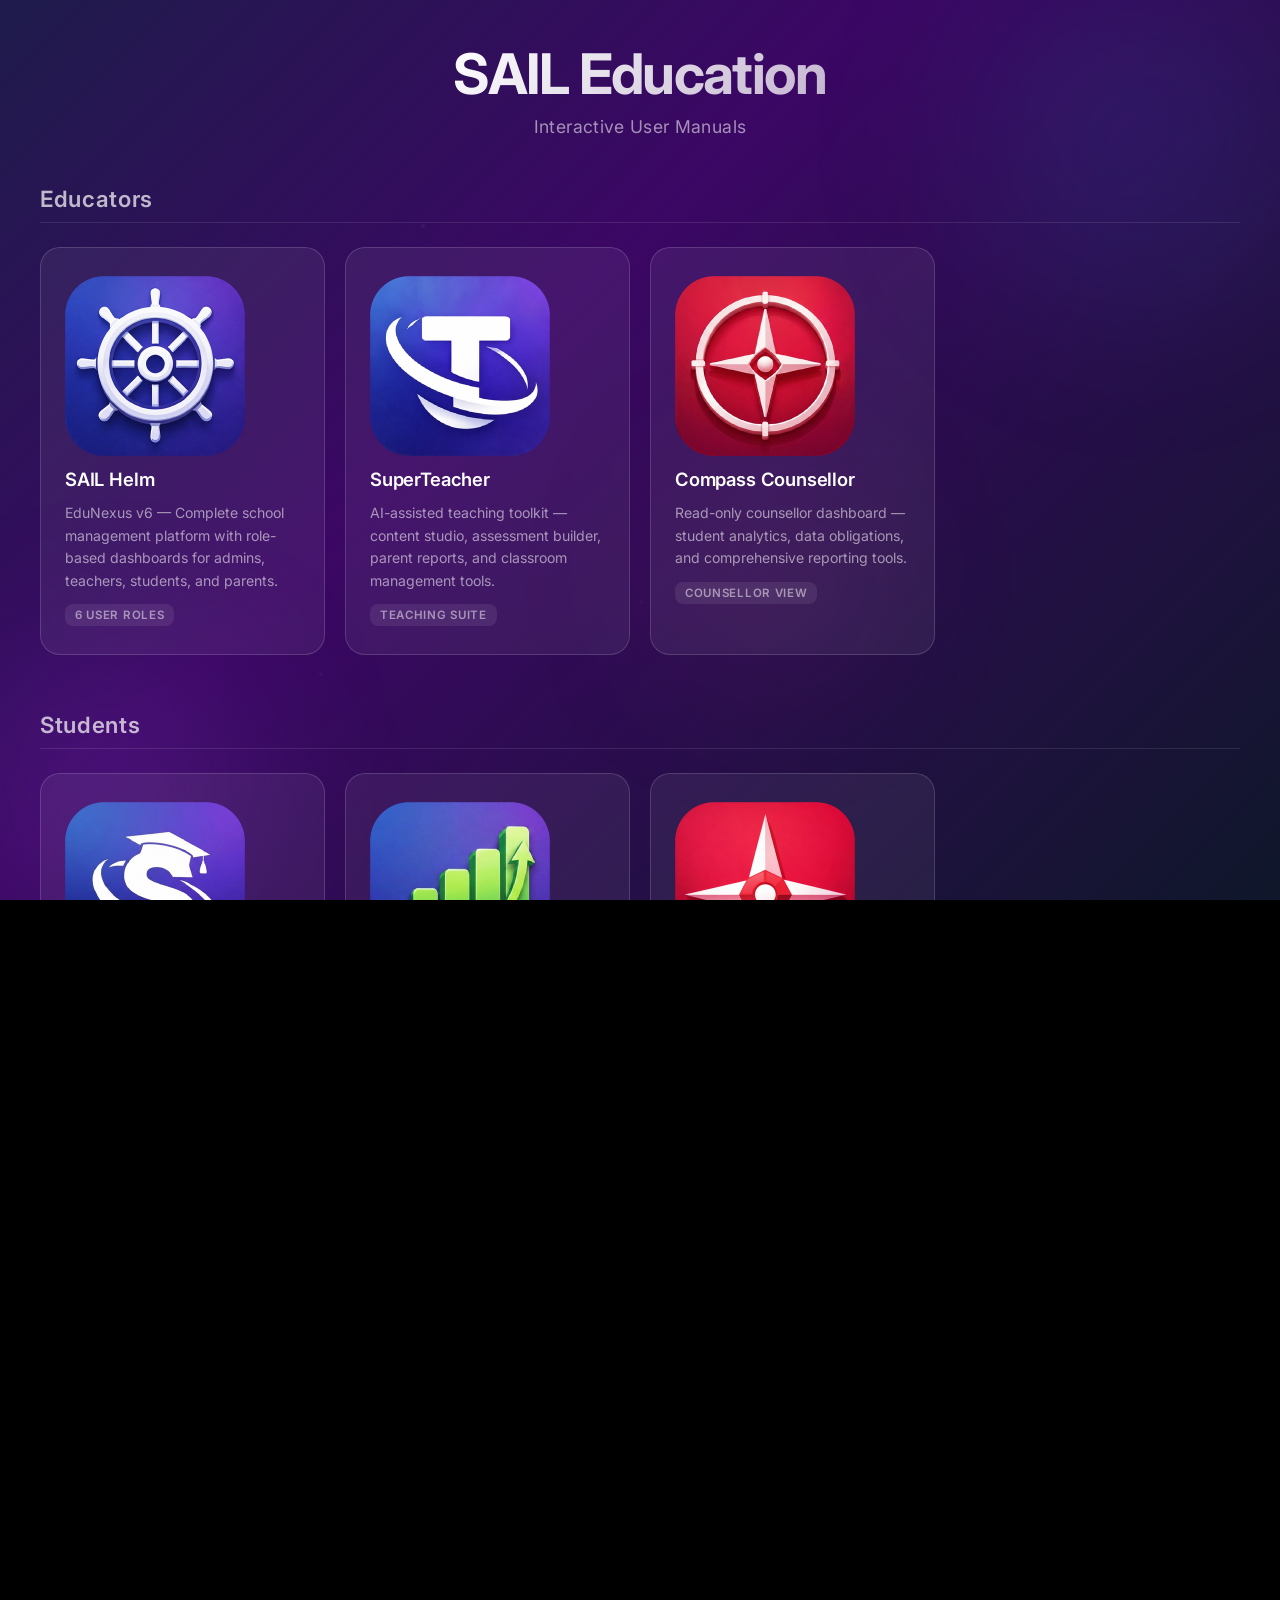
==== commit 264adb23: "Sync deploy folder with Cowork local state - Extract shared CSS into manual-style.css (~20KB stylesh" ====
--- a/index.html
+++ b/index.html
@@ -1,182 +1,181 @@
-<!DOCTYPE html>
-<html lang="en">
-<head>
-<meta charset="UTF-8">
-<meta name="viewport" content="width=device-width, initial-scale=1.0">
-<title>SAIL Education â User Manuals</title>
-<link href="https://fonts.googleapis.com/css2?family=Inter:wght@300;400;500;600;700&display=swap" rel="stylesheet">
-<style>
-*,*::before,*::after{box-sizing:border-box;margin:0;padding:0}
-html,body{height:100%;overflow-x:hidden;background:#000;font-family:'Inter',system-ui,sans-serif;color:rgba(255,255,255,0.85)}
-body{min-height:100vh}
-
-/* Immersive Background */
-.immersive-bg{position:fixed;top:0;left:0;width:100%;height:100%;z-index:0;overflow:hidden}
-.gradient-base{position:absolute;inset:0;background:linear-gradient(135deg,#1e1b4b 0%,#3b0764 40%,#0f172a 100%)}
-.bg-image{position:absolute;inset:0;background:url('https://hoirqrkdgbmvpwutwuwj.supabase.co/storage/v1/object/public/assets/assets/8d0c8cab-aafd-4759-951d-82f748461c75_3840w.jpg') center/cover no-repeat;opacity:0.4}
-.particle{position:absolute;border-radius:50%;filter:blur(1px)}
-.particle-1{top:25%;left:33%;width:2px;height:2px;background:rgba(96,165,250,0.4);animation:float-glow 4s ease-in-out infinite}
-.particle-2{top:75%;right:25%;width:1px;height:1px;background:rgba(167,139,250,0.5);animation:float-delayed-glow 5s ease-in-out infinite}
-.particle-3{bottom:33%;left:50%;width:1.5px;height:1.5px;background:rgba(244,114,182,0.3);animation:float-slow-glow 6s ease-in-out infinite}
-.particle-4{top:50%;right:33%;width:1px;height:1px;background:rgba(34,211,238,0.4);animation:drift 8s ease-in-out infinite alternate}
-.particle-5{bottom:25%;left:25%;width:2px;height:2px;background:rgba(129,140,248,0.3);animation:orbit 15s linear infinite}
-.orb{position:absolute;border-radius:50%;filter:blur(80px)}
-.orb-1{top:-50px;right:-50px;width:384px;height:384px;background:radial-gradient(circle,rgba(59,130,246,0.15),transparent);animation:breathing 4s ease-in-out infinite}
-.orb-2{bottom:-50px;left:-50px;width:320px;height:320px;background:radial-gradient(circle,rgba(168,85,247,0.2),transparent);animation:breathing-delayed 4s ease-in-out infinite 2s}
-.orb-3{top:50%;left:50%;width:256px;height:256px;background:radial-gradient(circle,rgba(236,72,153,0.1),transparent);animation:rotate-slow 20s linear infinite}
-
-/* Main Container */
-.main-container{position:relative;z-index:1;min-height:100vh;display:flex;flex-direction:column;align-items:center;justify-content:center;padding:40px 20px}
-
-/* Header */
-.header{text-align:center;margin-bottom:96px;animation:fadeIn 0.8s ease-out}
-.logo-text{font-size:3.5em;font-weight:700;letter-spacing:-0.03em;background:linear-gradient(135deg,#fff 0%,rgba(255,255,255,0.7) 100%);-webkit-background-clip:text;-webkit-text-fill-color:transparent;background-clip:text;margin-bottom:8px}
-.subtitle{font-size:1.1em;color:rgba(255,255,255,0.55);font-weight:400;letter-spacing:0.02em}
-
-/* Grid */
-.manual-grid{display:grid;grid-template-columns:repeat(auto-fit,minmax(280px,1fr));gap:20px;max-width:1200px;width:100%;animation:fadeIn 1s ease-out 0.3s both}
-
-/* Cards */
-.manual-card{background:rgba(255,255,255,0.06);backdrop-filter:blur(40px) saturate(180%);border-radius:20px;border:1px solid rgba(255,255,255,0.15);padding:28px 24px;text-decoration:none;color:inherit;transition:all 0.3s cubic-bezier(0.4,0,0.2,1);display:flex;flex-direction:column;gap:12px;cursor:pointer}
-.manual-card:hover{background:rgba(255,255,255,0.12);border-color:rgba(255,255,255,0.25);transform:translateY(-4px);box-shadow:0 20px 40px rgba(0,0,0,0.4),0 0 30px rgba(129,140,248,0.1)}
-.card-icon{width:96px;height:96px;border-radius:14px;display:flex;align-items:center;justify-content:center;font-size:1.4em;font-weight:700;border:1px solid rgba(255,255,255,0.2)}
-.card-title{font-size:1.15em;font-weight:600;color:#fff;letter-spacing:-0.01em}
-.card-desc{font-size:0.88em;color:rgba(255,255,255,0.55);line-height:1.6}
-.card-badge{display:inline-flex;align-items:center;gap:6px;font-size:0.72em;font-weight:600;text-transform:uppercase;letter-spacing:0.06em;padding:4px 10px;border-radius:8px;background:rgba(255,255,255,0.08);color:rgba(255,255,255,0.5);width:fit-content}
-
-/* Section Titles */
-.section-title{font-size:1.4em;font-weight:600;color:rgba(255,255,255,0.7);letter-spacing:0.03em;margin-top:36px;margin-bottom:4px;padding-bottom:10px;border-bottom:1px solid rgba(255,255,255,0.1);grid-column:1/-1;animation:fadeIn 0.8s ease-out both}
-.section-title:first-child{margin-top:0}
-
-/* Footer */
-.footer{margin-top:60px;text-align:center;color:rgba(255,255,255,0.35);font-size:0.85em;animation:fadeIn 1s ease-out 0.6s both}
-
-/* Animations */
-@keyframes float-glow{0%,100%{transform:translateY(0) translateX(0);opacity:0.4}50%{transform:translateY(-20px) translateX(10px);opacity:0.8}}
-@keyframes float-delayed-glow{0%,100%{transform:translateY(0) translateX(0);opacity:0.5}50%{transform:translateY(15px) translateX(-12px);opacity:0.9}}
-@keyframes float-slow-glow{0%,100%{transform:translateY(0) translateX(0);opacity:0.3}50%{transform:translateY(-25px) translateX(15px);opacity:0.7}}
-@keyframes drift{0%{transform:translateX(0)}100%{transform:translateX(30px)}}
-@keyframes orbit{0%{transform:rotate(0deg) translateX(20px)}100%{transform:rotate(360deg) translateX(20px)}}
-@keyframes breathing{0%,100%{transform:scale(1);opacity:0.15}50%{transform:scale(1.1);opacity:0.25}}
-@keyframes breathing-delayed{0%,100%{transform:scale(1);opacity:0.15}50%{transform:scale(1.05);opacity:0.2}}
-@keyframes rotate-slow{0%{transform:rotate(0deg)}100%{transform:rotate(360deg)}}
-@keyframes fadeIn{0%{opacity:0;transform:translateY(10px)}100%{opacity:1;transform:translateY(0)}}
-
-/* Responsive */
-@media(max-width:700px){
-  .logo-text{font-size:2.2em}
-  .manual-grid{grid-template-columns:1fr}
-  .main-container{padding:24px 16px}
-}
-
-/* Scrollbar */
-::-webkit-scrollbar{width:6px}
-::-webkit-scrollbar-thumb{background-color:rgba(255,255,255,0.2);border-radius:10px}
-::-webkit-scrollbar-track{background:transparent}
-
-/* Print */
-@media print{
-  .immersive-bg{display:none!important}
-  body{background:#fff;color:#000}
-  .manual-card{background:#f5f5f5;border:1px solid #ddd;color:#000}
-  .card-title{color:#000}
-  .card-desc{color:#333}
-  .logo-text{-webkit-text-fill-color:#000;color:#000}
-  .subtitle,.footer{color:#666}
-}
-</style>
-</head>
-<body>
-<div class="immersive-bg">
-  <div class="gradient-base"></div>
-  <div class="bg-image"></div>
-  <div class="particle particle-1"></div>
-  <div class="particle particle-2"></div>
-  <div class="particle particle-3"></div>
-  <div class="particle particle-4"></div>
-  <div class="particle particle-5"></div>
-  <div class="orb orb-1"></div>
-  <div class="orb orb-2"></div>
-  <div class="orb orb-3"></div>
-</div>
-
-<div class="main-container">
-  <div class="header">
-    <div class="logo-text">SAIL Education</div>
-    <div class="subtitle">Interactive User Manuals</div>
-  </div>
-
-  <div class="manual-grid">
-
-    <div class="section-title">Educators</div>
-
-    <a class="manual-card" href="/SAIL-Helm-Manual.html">
-      <div class="card-icon" style="background:transparent;border:none;padding:0"><img src="icons/sail-helm.png" style="width:96px;height:96px;border-radius:14px;object-fit:cover;"></div>
-      <div class="card-title">SAIL Helm</div>
-      <div class="card-desc">EduNexus v6 â Complete school management platform with role-based dashboards for admins, teachers, students, and parents.</div>
-      <div class="card-badge">6 User Roles</div>
-    </a>
-
-    <a class="manual-card" href="/SuperTeacher-Manual.html">
-      <div class="card-icon" style="background:transparent;border:none;padding:0"><img src="icons/superteacher.png" style="width:96px;height:96px;border-radius:14px;object-fit:cover;"></div>
-      <div class="card-title">SuperTeacher</div>
-      <div class="card-desc">AI-assisted teaching toolkit â content studio, assessment builder, parent reports, and classroom management tools.</div>
-      <div class="card-badge">Teaching Suite</div>
-    </a>
-
-    <a class="manual-card" href="/Compass-Counsellor-Manual.html">
-      <div class="card-icon" style="background:transparent;border:none;padding:0"><img src="icons/compass-counsellor.png" style="width:96px;height:96px;border-radius:14px;object-fit:cover;"></div>
-      <div class="card-title">Compass Counsellor</div>
-      <div class="card-desc">Read-only counsellor dashboard â student analytics, data obligations, and comprehensive reporting tools.</div>
-      <div class="card-badge">Counsellor View</div>
-    </a>
-
-    
-
-    <div class="section-title">Students</div>
-
-    <a class="manual-card" href="/SuperStudent-Manual.html">
-      <div class="card-icon" style="background:transparent;border:none;padding:0"><img src="icons/superstudent.png" style="width:96px;height:96px;border-radius:14px;object-fit:cover;"></div>
-      <div class="card-title">SuperStudent</div>
-      <div class="card-desc">AI-powered adaptive learning platform with 12 learning styles, real-time progress tracking, and gamified engagement.</div>
-      <div class="card-badge">AI Learning</div>
-    </a>
-
-    <a class="manual-card" href="/IELTS-OS-Manual.html">
-      <div class="card-icon" style="background:transparent;border:none;padding:0"><img src="icons/ielts-os.png" style="width:96px;height:96px;border-radius:14px;object-fit:cover;"></div>
-      <div class="card-title">IELTS-OS</div>
-      <div class="card-desc">IELTS test preparation â Writing Studio, Reading, Listening, Vocabulary, band score tracking, and AI-powered scoring.</div>
-      <div class="card-badge">Test Prep</div>
-    </a>
-
-    <a class="manual-card" href="/Compass-Manual.html">
-      <div class="card-icon" style="background:transparent;border:none;padding:0"><img src="icons/compass.png" style="width:96px;height:96px;border-radius:14px;object-fit:cover;"></div>
-      <div class="card-title">Compass</div>
-      <div class="card-desc">College application OS for Grade 11â12 students â readiness scoring, 17 milestones, gap analysis, bilingual support.</div>
-      <div class="card-badge">College Prep</div>
-    </a>
-
-    <div class="section-title">Life-Long Learners</div>
-
-    <a class="manual-card" href="/Life-OS-Manual.html">
-      <div class="card-icon" style="background:transparent;border:none;padding:0"><img src="icons/life-os.png" style="width:96px;height:96px;border-radius:14px;object-fit:cover;"></div>
-      <div class="card-title">Life-OS</div>
-      <div class="card-desc">5 AI life coaches â Clarity, Capital, Momentum, Fuel, and Anchor â with morning and evening check-in routines.</div>
-      <div class="card-badge">5 AI Coaches</div>
-    </a>
-
-    <a class="manual-card" href="/Wealth-OS-Manual.html">
-      <div class="card-icon" style="background:transparent;border:none;padding:0"><img src="icons/wealth-os.png" style="width:96px;height:96px;border-radius:14px;object-fit:cover;"></div>
-      <div class="card-title">Wealth-OS</div>
-      <div class="card-desc">3-layer portfolio management with AI behavioral coach, projector tool, and rebalance calculator.</div>
-      <div class="card-badge">Portfolio System</div>
-    </a>
-
-  </div>
-
-  <div class="footer">
-    SAIL Education &copy; 2026 | User Manuals Hub v1.0
-  </div>
-</div>
-</body>
-</html>
+<!DOCTYPE html>
+<html lang="en">
+<head>
+<meta charset="UTF-8">
+<meta name="viewport" content="width=device-width, initial-scale=1.0">
+<title>SAIL Education — User Manuals</title>
+<link href="https://fonts.googleapis.com/css2?family=Inter:wght@300;400;500;600;700&display=swap" rel="stylesheet">
+<style>
+*,*::before,*::after{box-sizing:border-box;margin:0;padding:0}
+html,body{height:100%;overflow-x:hidden;background:#000;font-family:'Inter',system-ui,sans-serif;color:rgba(255,255,255,0.85)}
+body{min-height:100vh}
+
+/* Immersive Background */
+.immersive-bg{position:fixed;top:0;left:0;width:100%;height:100%;z-index:0;overflow:hidden}
+.gradient-base{position:absolute;inset:0;background:linear-gradient(135deg,#1e1b4b 0%,#3b0764 40%,#0f172a 100%)}
+.bg-image{position:absolute;inset:0;background:url('https://hoirqrkdgbmvpwutwuwj.supabase.co/storage/v1/object/public/assets/assets/8d0c8cab-aafd-4759-951d-82f748461c75_3840w.jpg') center/cover no-repeat;opacity:0.4}
+.particle{position:absolute;border-radius:50%;filter:blur(1px)}
+.particle-1{top:25%;left:33%;width:2px;height:2px;background:rgba(96,165,250,0.4);animation:float-glow 4s ease-in-out infinite}
+.particle-2{top:75%;right:25%;width:1px;height:1px;background:rgba(167,139,250,0.5);animation:float-delayed-glow 5s ease-in-out infinite}
+.particle-3{bottom:33%;left:50%;width:1.5px;height:1.5px;background:rgba(244,114,182,0.3);animation:float-slow-glow 6s ease-in-out infinite}
+.particle-4{top:50%;right:33%;width:1px;height:1px;background:rgba(34,211,238,0.4);animation:drift 8s ease-in-out infinite alternate}
+.particle-5{bottom:25%;left:25%;width:2px;height:2px;background:rgba(129,140,248,0.3);animation:orbit 15s linear infinite}
+.orb{position:absolute;border-radius:50%;filter:blur(80px)}
+.orb-1{top:-50px;right:-50px;width:384px;height:384px;background:radial-gradient(circle,rgba(59,130,246,0.15),transparent);animation:breathing 4s ease-in-out infinite}
+.orb-2{bottom:-50px;left:-50px;width:320px;height:320px;background:radial-gradient(circle,rgba(168,85,247,0.2),transparent);animation:breathing-delayed 4s ease-in-out infinite 2s}
+.orb-3{top:50%;left:50%;width:256px;height:256px;background:radial-gradient(circle,rgba(236,72,153,0.1),transparent);animation:rotate-slow 20s linear infinite}
+
+/* Main Container */
+.main-container{position:relative;z-index:1;min-height:100vh;display:flex;flex-direction:column;align-items:center;justify-content:center;padding:40px 20px}
+
+/* Header */
+.header{text-align:center;margin-bottom:48px;animation:fadeIn 0.8s ease-out}
+.logo-text{font-size:3.5em;font-weight:700;letter-spacing:-0.03em;background:linear-gradient(135deg,#fff 0%,rgba(255,255,255,0.7) 100%);-webkit-background-clip:text;-webkit-text-fill-color:transparent;background-clip:text;margin-bottom:8px}
+.subtitle{font-size:1.1em;color:rgba(255,255,255,0.55);font-weight:400;letter-spacing:0.02em}
+
+/* Grid */
+.manual-grid{display:grid;grid-template-columns:repeat(auto-fit,minmax(280px,1fr));gap:20px;max-width:1200px;width:100%;animation:fadeIn 1s ease-out 0.3s both}
+
+/* Cards */
+.manual-card{background:rgba(255,255,255,0.06);backdrop-filter:blur(40px) saturate(180%);border-radius:20px;border:1px solid rgba(255,255,255,0.15);padding:28px 24px;text-decoration:none;color:inherit;transition:all 0.3s cubic-bezier(0.4,0,0.2,1);display:flex;flex-direction:column;gap:12px;cursor:pointer}
+.manual-card:hover{background:rgba(255,255,255,0.12);border-color:rgba(255,255,255,0.25);transform:translateY(-4px);box-shadow:0 20px 40px rgba(0,0,0,0.4),0 0 30px rgba(129,140,248,0.1)}
+.card-icon{font-size:2.8em;font-weight:700}
+.card-icon img{display:block;width:180px;height:auto;border-radius:28px}
+.card-title{font-size:1.15em;font-weight:600;color:#fff;letter-spacing:-0.01em}
+.card-desc{font-size:0.88em;color:rgba(255,255,255,0.55);line-height:1.6}
+.card-badge{display:inline-flex;align-items:center;gap:6px;font-size:0.72em;font-weight:600;text-transform:uppercase;letter-spacing:0.06em;padding:4px 10px;border-radius:8px;background:rgba(255,255,255,0.08);color:rgba(255,255,255,0.5);width:fit-content}
+
+/* Section Titles */
+.section-title{font-size:1.4em;font-weight:600;color:rgba(255,255,255,0.7);letter-spacing:0.03em;margin-top:36px;margin-bottom:4px;padding-bottom:10px;border-bottom:1px solid rgba(255,255,255,0.1);grid-column:1/-1;animation:fadeIn 0.8s ease-out both}
+.section-title:first-child{margin-top:0}
+
+/* Footer */
+.footer{margin-top:60px;text-align:center;color:rgba(255,255,255,0.35);font-size:0.85em;animation:fadeIn 1s ease-out 0.6s both}
+
+/* Animations */
+@keyframes float-glow{0%,100%{transform:translateY(0) translateX(0);opacity:0.4}50%{transform:translateY(-20px) translateX(10px);opacity:0.8}}
+@keyframes float-delayed-glow{0%,100%{transform:translateY(0) translateX(0);opacity:0.5}50%{transform:translateY(15px) translateX(-12px);opacity:0.9}}
+@keyframes float-slow-glow{0%,100%{transform:translateY(0) translateX(0);opacity:0.3}50%{transform:translateY(-25px) translateX(15px);opacity:0.7}}
+@keyframes drift{0%{transform:translateX(0)}100%{transform:translateX(30px)}}
+@keyframes orbit{0%{transform:rotate(0deg) translateX(20px)}100%{transform:rotate(360deg) translateX(20px)}}
+@keyframes breathing{0%,100%{transform:scale(1);opacity:0.15}50%{transform:scale(1.1);opacity:0.25}}
+@keyframes breathing-delayed{0%,100%{transform:scale(1);opacity:0.15}50%{transform:scale(1.05);opacity:0.2}}
+@keyframes rotate-slow{0%{transform:rotate(0deg)}100%{transform:rotate(360deg)}}
+@keyframes fadeIn{0%{opacity:0;transform:translateY(10px)}100%{opacity:1;transform:translateY(0)}}
+
+/* Responsive */
+@media(max-width:700px){
+  .logo-text{font-size:2.2em}
+  .manual-grid{grid-template-columns:1fr}
+  .main-container{padding:24px 16px}
+}
+
+/* Scrollbar */
+::-webkit-scrollbar{width:6px}
+::-webkit-scrollbar-thumb{background-color:rgba(255,255,255,0.2);border-radius:10px}
+::-webkit-scrollbar-track{background:transparent}
+
+/* Print */
+@media print{
+  .immersive-bg{display:none!important}
+  body{background:#fff;color:#000}
+  .manual-card{background:#f5f5f5;border:1px solid #ddd;color:#000}
+  .card-title{color:#000}
+  .card-desc{color:#333}
+  .logo-text{-webkit-text-fill-color:#000;color:#000}
+  .subtitle,.footer{color:#666}
+}
+</style>
+</head>
+<body>
+<div class="immersive-bg">
+  <div class="gradient-base"></div>
+  <div class="bg-image"></div>
+  <div class="particle particle-1"></div>
+  <div class="particle particle-2"></div>
+  <div class="particle particle-3"></div>
+  <div class="particle particle-4"></div>
+  <div class="particle particle-5"></div>
+  <div class="orb orb-1"></div>
+  <div class="orb orb-2"></div>
+  <div class="orb orb-3"></div>
+</div>
+
+<div class="main-container">
+  <div class="header">
+    <div class="logo-text">SAIL Education</div>
+    <div class="subtitle">Interactive User Manuals</div>
+  </div>
+
+  <div class="manual-grid">
+
+    <div class="section-title">Educators</div>
+
+    <a class="manual-card" href="/SAIL-Helm-Manual.html">
+      <div class="card-icon"><img src="icons/sail-helm.png" alt="SAIL Helm"></div>
+      <div class="card-title">SAIL Helm</div>
+      <div class="card-desc">EduNexus v6 — Complete school management platform with role-based dashboards for admins, teachers, students, and parents.</div>
+      <div class="card-badge">6 User Roles</div>
+    </a>
+
+    <a class="manual-card" href="/SuperTeacher-Manual.html">
+      <div class="card-icon"><img src="icons/superteacher.png" alt="SuperTeacher"></div>
+      <div class="card-title">SuperTeacher</div>
+      <div class="card-desc">AI-assisted teaching toolkit — content studio, assessment builder, parent reports, and classroom management tools.</div>
+      <div class="card-badge">Teaching Suite</div>
+    </a>
+
+    <a class="manual-card" href="/Compass-Counsellor-Manual.html">
+      <div class="card-icon"><img src="icons/compass-counsellor.png" alt="Compass Counsellor"></div>
+      <div class="card-title">Compass Counsellor</div>
+      <div class="card-desc">Read-only counsellor dashboard — student analytics, data obligations, and comprehensive reporting tools.</div>
+      <div class="card-badge">Counsellor View</div>
+    </a>
+
+    <div class="section-title">Students</div>
+
+    <a class="manual-card" href="/SuperStudent-Manual.html">
+      <div class="card-icon"><img src="icons/superstudent.png" alt="SuperStudent"></div>
+      <div class="card-title">SuperStudent</div>
+      <div class="card-desc">AI-powered adaptive learning platform with 12 learning styles, real-time progress tracking, and gamified engagement.</div>
+      <div class="card-badge">AI Learning</div>
+    </a>
+
+    <a class="manual-card" href="/IELTS-OS-Manual.html">
+      <div class="card-icon"><img src="icons/ielts-os.png" alt="IELTS-OS"></div>
+      <div class="card-title">IELTS-OS</div>
+      <div class="card-desc">IELTS test preparation — Writing Studio, Reading, Listening, Vocabulary, band score tracking, and AI-powered scoring.</div>
+      <div class="card-badge">Test Prep</div>
+    </a>
+
+    <a class="manual-card" href="/Compass-Manual.html">
+      <div class="card-icon"><img src="icons/compass.png" alt="Compass"></div>
+      <div class="card-title">Compass</div>
+      <div class="card-desc">College application OS for Grade 11–12 students — readiness scoring, 17 milestones, gap analysis, bilingual support.</div>
+      <div class="card-badge">College Prep</div>
+    </a>
+
+    <div class="section-title">Life-Long Learners</div>
+
+    <a class="manual-card" href="/Life-OS-Manual.html">
+      <div class="card-icon"><img src="icons/life-os.png" alt="Life-OS"></div>
+      <div class="card-title">Life-OS</div>
+      <div class="card-desc">5 AI life coaches — Clarity, Capital, Momentum, Fuel, and Anchor — with morning and evening check-in routines.</div>
+      <div class="card-badge">5 AI Coaches</div>
+    </a>
+
+    <a class="manual-card" href="/Wealth-OS-Manual.html">
+      <div class="card-icon"><img src="icons/wealth-os.png" alt="Wealth-OS"></div>
+      <div class="card-title">Wealth-OS</div>
+      <div class="card-desc">3-layer portfolio management with AI behavioral coach, projector tool, and rebalance calculator.</div>
+      <div class="card-badge">Portfolio System</div>
+    </a>
+
+  </div>
+
+  <div class="footer">
+    SAIL Education &copy; 2026 | User Manuals Hub v1.0
+  </div>
+</div>
+</body>
+</html>
